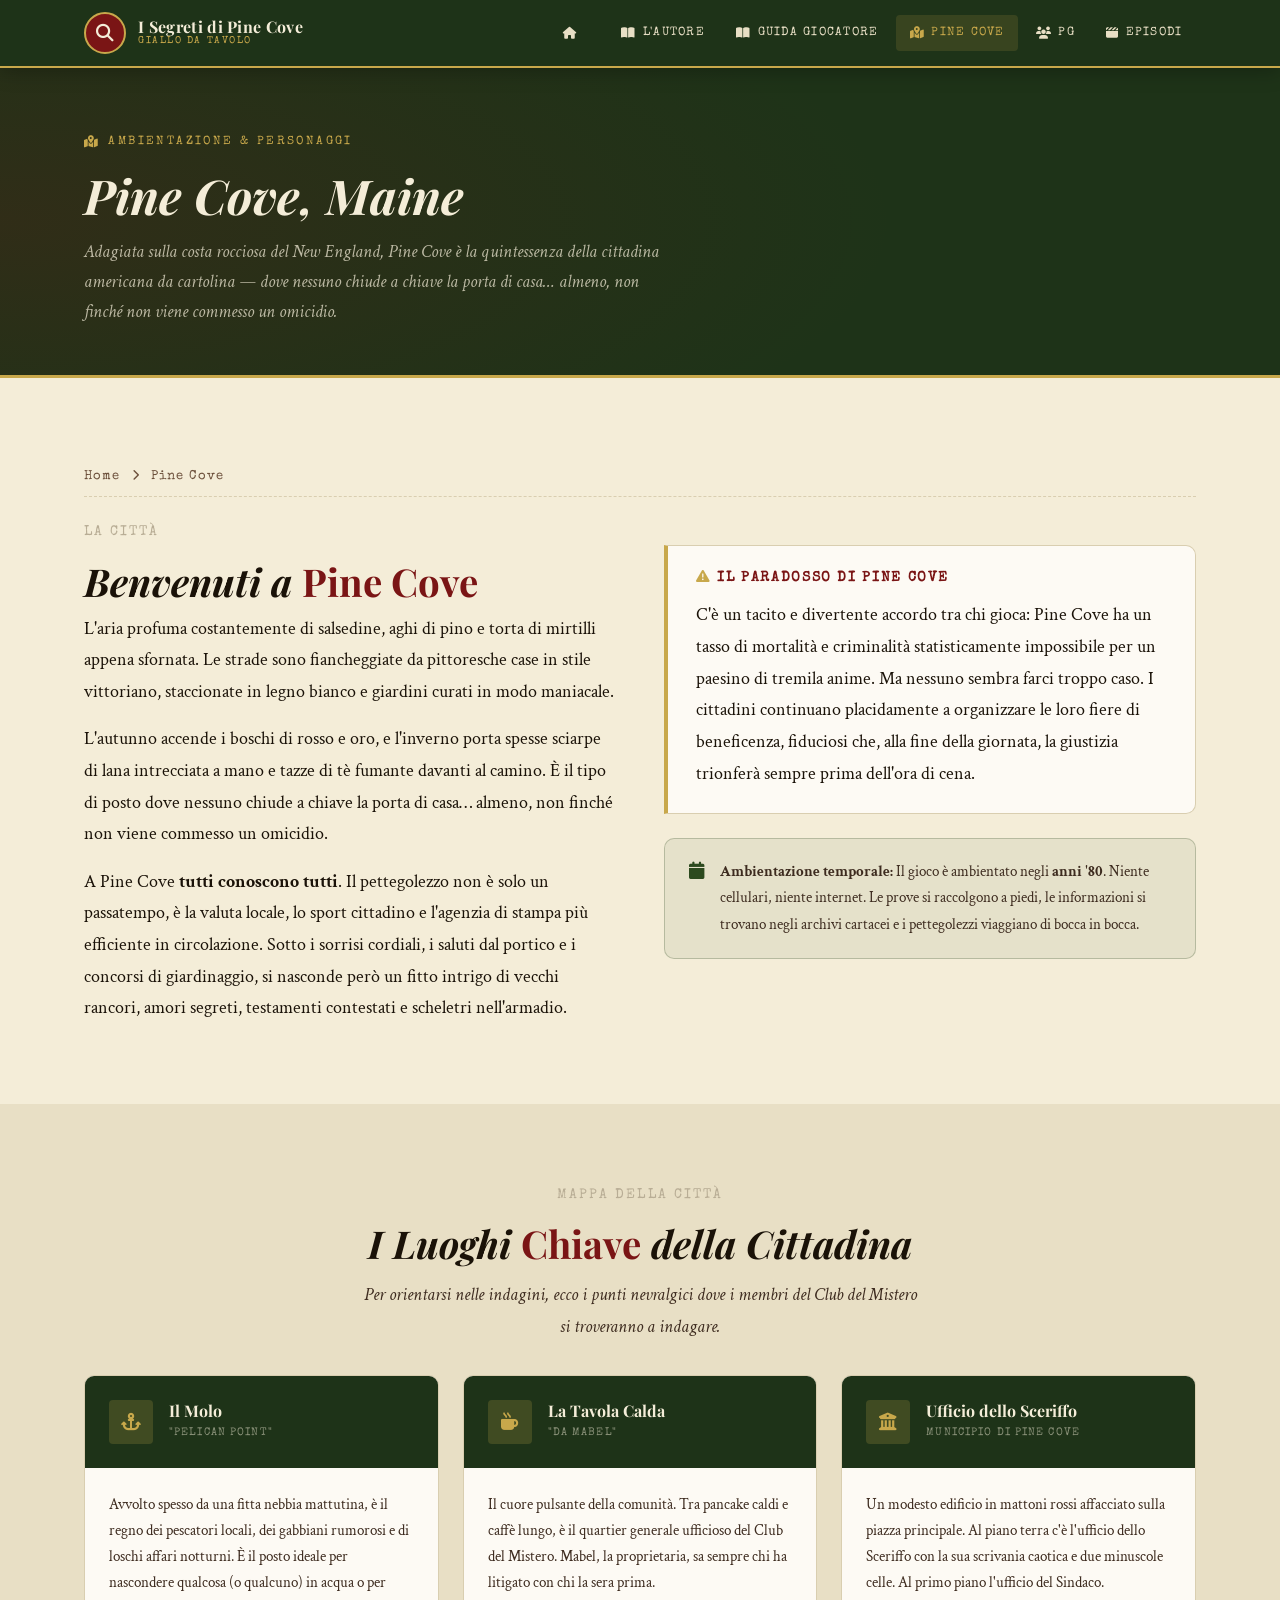
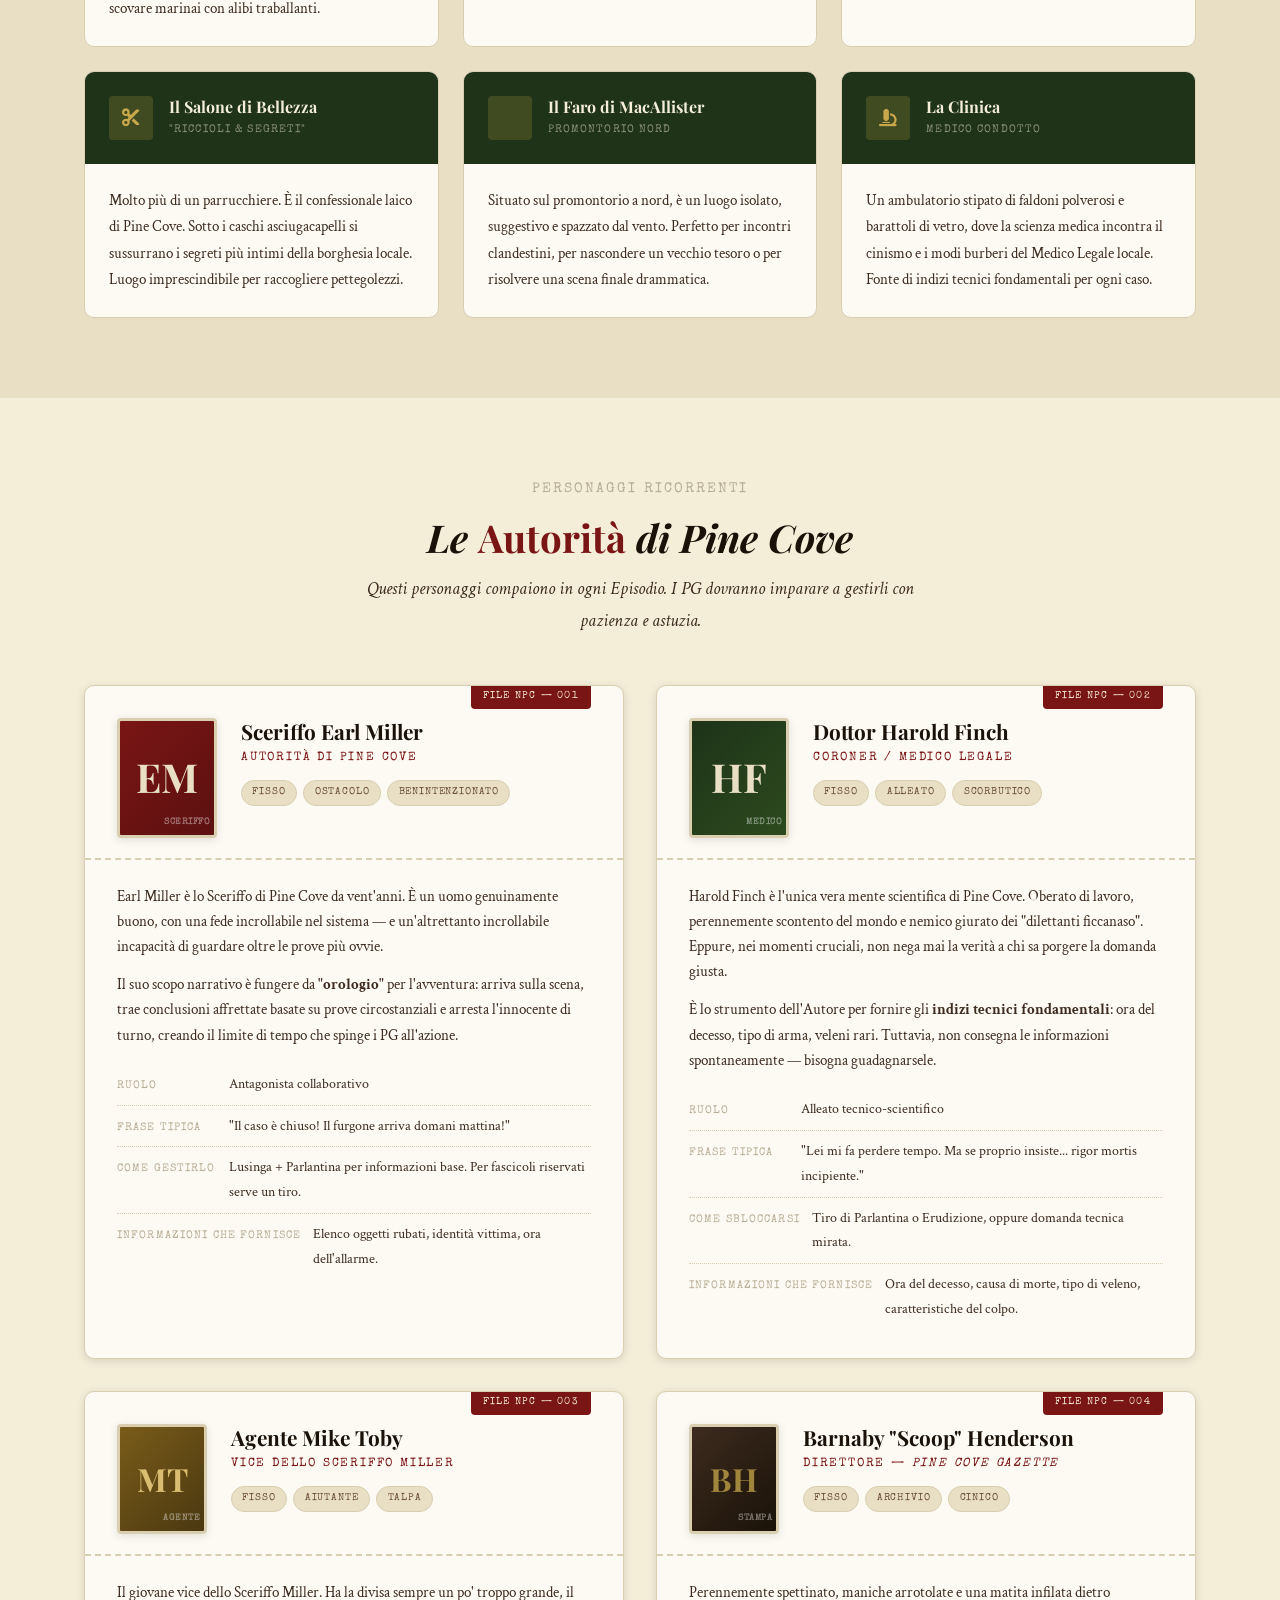
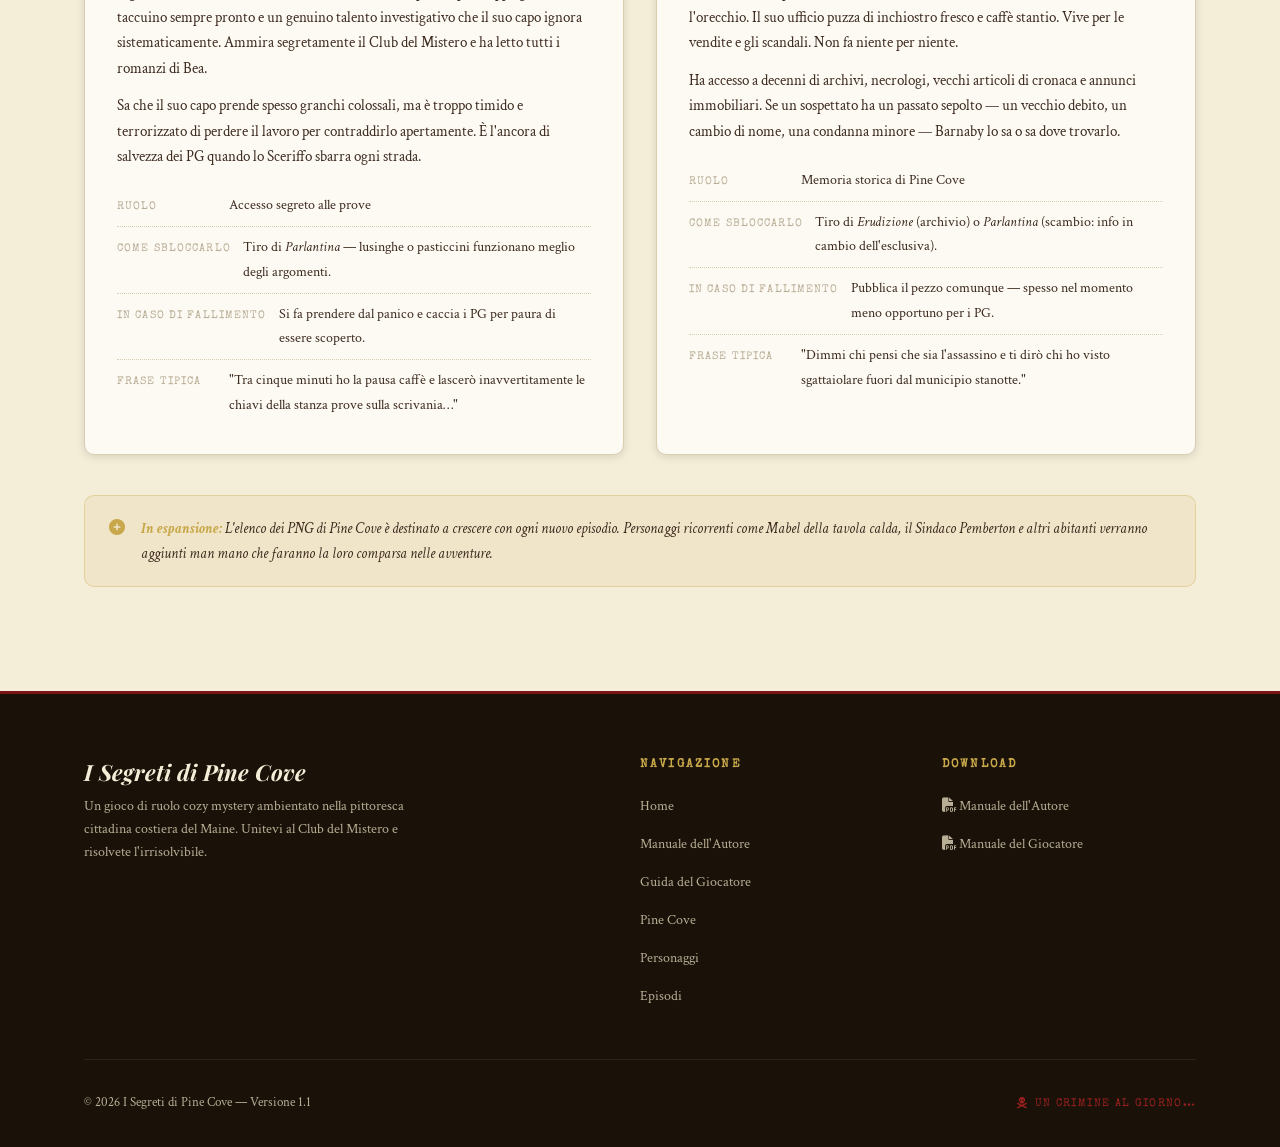
==== ambientazione.html @ 3b31c8be "Update ambientazione.html" ====
<!DOCTYPE html>
<html lang="it">
<head>
  <meta charset="UTF-8">
  <meta name="viewport" content="width=device-width, initial-scale=1.0">
  <title>Pine Cove — Ambientazione e Personaggi | I Segreti di Pine Cove</title>
  <meta name="description" content="Scopri Pine Cove, Maine: i suoi luoghi iconici, l'atmosfera unica e i personaggi ricorrenti che animano ogni episodio.">
  <link rel="stylesheet" href="css/stylesheet.css">
  <link rel="stylesheet" href="https://cdnjs.cloudflare.com/ajax/libs/font-awesome/6.5.1/css/all.min.css"
        integrity="sha512-DTOQO9RWCH3ppGqcWaEA1BIZOC6xxalwEsw9c2QQeAIftl+Vegovlnee1c9QX4TctnWMn13TZye+giMm8e2LwA=="
        crossorigin="anonymous" referrerpolicy="no-referrer" />
</head>
<body class="page-body">
  <header id="main-nav"></header>

  <!-- PAGE HERO -->
  <div class="page-hero">
    <div class="container">
      <div class="page-hero-eyebrow"><i class="fa-solid fa-map-location-dot"></i> Ambientazione & Personaggi</div>
      <h1><em>Pine Cove</em>, Maine</h1>
      <p>Adagiata sulla costa rocciosa del New England, Pine Cove è la quintessenza della cittadina americana da cartolina — dove nessuno chiude a chiave la porta di casa… almeno, non finché non viene commesso un omicidio.</p>
    </div>
  </div>

  <!-- DESCRIZIONE AMBIENTAZIONE -->
  <section class="section-gap" style="background:var(--cream);">
    <div class="container">
      <div class="breadcrumb">
        <a href="index.html">Home</a>
        <i class="fa-solid fa-chevron-right"></i>
        Pine Cove
      </div>

      <div style="display:grid;grid-template-columns:1fr 1fr;gap:3rem;align-items:start" class="about-grid">
        <div>
          <span class="section-subtitle">La Città</span>
          <h2 class="section-title">Benvenuti a <span>Pine Cove</span></h2>
          <p>
            L'aria profuma costantemente di salsedine, aghi di pino e torta di mirtilli appena sfornata. Le strade sono fiancheggiate da pittoresche case in stile vittoriano, staccionate in legno bianco e giardini curati in modo maniacale.
          </p>
          <p>
            L'autunno accende i boschi di rosso e oro, e l'inverno porta spesse sciarpe di lana intrecciata a mano e tazze di tè fumante davanti al camino. È il tipo di posto dove nessuno chiude a chiave la porta di casa… almeno, non finché non viene commesso un omicidio.
          </p>
          <p>
            A Pine Cove <strong>tutti conoscono tutti</strong>. Il pettegolezzo non è solo un passatempo, è la valuta locale, lo sport cittadino e l'agenzia di stampa più efficiente in circolazione. Sotto i sorrisi cordiali, i saluti dal portico e i concorsi di giardinaggio, si nasconde però un fitto intrigo di vecchi rancori, amori segreti, testamenti contestati e scheletri nell'armadio.
          </p>
        </div>
        <div>
          <div class="rule-box" style="border-left-color:var(--gold)">
            <h4><i class="fa-solid fa-triangle-exclamation" style="color:var(--gold)"></i> Il Paradosso di Pine Cove</h4>
            <p>C'è un tacito e divertente accordo tra chi gioca: Pine Cove ha un tasso di mortalità e criminalità statisticamente impossibile per un paesino di tremila anime. Ma nessuno sembra farci troppo caso. I cittadini continuano placidamente a organizzare le loro fiere di beneficenza, fiduciosi che, alla fine della giornata, la giustizia trionferà sempre prima dell'ora di cena.</p>
          </div>
          <div class="tip-box" style="margin-top:1rem">
            <i class="fa-solid fa-calendar"></i>
            <p><strong>Ambientazione temporale:</strong> Il gioco è ambientato negli <strong>anni '80</strong>. Niente cellulari, niente internet. Le prove si raccolgono a piedi, le informazioni si trovano negli archivi cartacei e i pettegolezzi viaggiano di bocca in bocca.</p>
          </div>
        </div>
      </div>
    </div>
  </section>

  <!-- LUOGHI -->
  <section class="section-gap" style="background:var(--cream-dark);">
    <div class="container">
      <div class="text-center" style="margin-bottom:.5rem">
        <span class="section-subtitle">Mappa della Città</span>
        <h2 class="section-title">I Luoghi <span>Chiave</span> della Cittadina</h2>
        <p style="max-width:560px;margin:.75rem auto 0;color:var(--ink-mid);font-style:italic;">Per orientarsi nelle indagini, ecco i punti nevralgici dove i membri del Club del Mistero si troveranno a indagare.</p>
      </div>
      <div class="locations-grid">

        <div class="location-card">
          <div class="location-card-header">
            <i class="fa-solid fa-anchor"></i>
            <div>
              <h3>Il Molo</h3>
              <span>"Pelican Point"</span>
            </div>
          </div>
          <div class="location-card-body">
            <p>Avvolto spesso da una fitta nebbia mattutina, è il regno dei pescatori locali, dei gabbiani rumorosi e di loschi affari notturni. È il posto ideale per nascondere qualcosa (o qualcuno) in acqua o per scovare marinai con alibi traballanti.</p>
          </div>
        </div>

        <div class="location-card">
          <div class="location-card-header">
            <i class="fa-solid fa-mug-hot"></i>
            <div>
              <h3>La Tavola Calda</h3>
              <span>"Da Mabel"</span>
            </div>
          </div>
          <div class="location-card-body">
            <p>Il cuore pulsante della comunità. Tra pancake caldi e caffè lungo, è il quartier generale ufficioso del Club del Mistero. Mabel, la proprietaria, sa sempre chi ha litigato con chi la sera prima.</p>
          </div>
        </div>

        <div class="location-card">
          <div class="location-card-header">
            <i class="fa-solid fa-building-columns"></i>
            <div>
              <h3>Ufficio dello Sceriffo</h3>
              <span>Municipio di Pine Cove</span>
            </div>
          </div>
          <div class="location-card-body">
            <p>Un modesto edificio in mattoni rossi affacciato sulla piazza principale. Al piano terra c'è l'ufficio dello Sceriffo con la sua scrivania caotica e due minuscole celle. Al primo piano l'ufficio del Sindaco.</p>
          </div>
        </div>

        <div class="location-card">
          <div class="location-card-header">
            <i class="fa-solid fa-scissors"></i>
            <div>
              <h3>Il Salone di Bellezza</h3>
              <span>"Riccioli &amp; Segreti"</span>
            </div>
          </div>
          <div class="location-card-body">
            <p>Molto più di un parrucchiere. È il confessionale laico di Pine Cove. Sotto i caschi asciugacapelli si sussurrano i segreti più intimi della borghesia locale. Luogo imprescindibile per raccogliere pettegolezzi.</p>
          </div>
        </div>

        <div class="location-card">
          <div class="location-card-header">
            <i class="fa-solid fa-lighthouse"></i>
            <div>
              <h3>Il Faro di MacAllister</h3>
              <span>Promontorio Nord</span>
            </div>
          </div>
          <div class="location-card-body">
            <p>Situato sul promontorio a nord, è un luogo isolato, suggestivo e spazzato dal vento. Perfetto per incontri clandestini, per nascondere un vecchio tesoro o per risolvere una scena finale drammatica.</p>
          </div>
        </div>

        <div class="location-card">
          <div class="location-card-header">
            <i class="fa-solid fa-microscope"></i>
            <div>
              <h3>La Clinica</h3>
              <span>Medico Condotto</span>
            </div>
          </div>
          <div class="location-card-body">
            <p>Un ambulatorio stipato di faldoni polverosi e barattoli di vetro, dove la scienza medica incontra il cinismo e i modi burberi del Medico Legale locale. Fonte di indizi tecnici fondamentali per ogni caso.</p>
          </div>
        </div>

      </div>
    </div>
  </section>

  <!-- NPC RICORRENTI -->
  <section class="section-gap" style="background:var(--cream);">
    <div class="container">
      <div class="text-center" style="margin-bottom:.5rem">
        <span class="section-subtitle">Personaggi Ricorrenti</span>
        <h2 class="section-title">Le <span>Autorità</span> di Pine Cove</h2>
        <p style="max-width:560px;margin:.75rem auto 0;color:var(--ink-mid);font-style:italic;">Questi personaggi compaiono in ogni Episodio. I PG dovranno imparare a gestirli con pazienza e astuzia.</p>
      </div>

      <div class="archive-grid" style="margin-top:3rem">

        <!-- SCERIFFO -->
        <div class="archive-card" data-file="FILE NPC — 001">
          <div class="archive-card-top">
            <div class="archive-portrait blood-bg">
              EM
              <span class="portrait-stamp">SCERIFFO</span>
            </div>
            <div class="archive-meta">
              <h3>Sceriffo Earl Miller</h3>
              <div class="archive-role">Autorità di Pine Cove</div>
              <div class="archive-tags">
                <span class="tag">Fisso</span>
                <span class="tag">Ostacolo</span>
                <span class="tag">Benintenzionato</span>
              </div>
            </div>
          </div>
          <div class="archive-card-body">
            <p>Earl Miller è lo Sceriffo di Pine Cove da vent'anni. È un uomo genuinamente buono, con una fede incrollabile nel sistema — e un'altrettanto incrollabile incapacità di guardare oltre le prove più ovvie.</p>
            <p>Il suo scopo narrativo è fungere da <strong>"orologio"</strong> per l'avventura: arriva sulla scena, trae conclusioni affrettate basate su prove circostanziali e arresta l'innocente di turno, creando il limite di tempo che spinge i PG all'azione.</p>
            <div class="detail-rows">
              <div class="detail-row">
                <span class="detail-label">Ruolo</span>
                <span class="detail-val">Antagonista collaborativo</span>
              </div>
              <div class="detail-row">
                <span class="detail-label">Frase tipica</span>
                <span class="detail-val">"Il caso è chiuso! Il furgone arriva domani mattina!"</span>
              </div>
              <div class="detail-row">
                <span class="detail-label">Come gestirlo</span>
                <span class="detail-val">Lusinga + Parlantina per informazioni base. Per fascicoli riservati serve un tiro.</span>
              </div>
              <div class="detail-row">
                <span class="detail-label">Informazioni che fornisce</span>
                <span class="detail-val">Elenco oggetti rubati, identità vittima, ora dell'allarme.</span>
              </div>
            </div>
          </div>
        </div>

        <!-- CORONER -->
        <div class="archive-card" data-file="FILE NPC — 002">
          <div class="archive-card-top">
            <div class="archive-portrait pine-bg">
              HF
              <span class="portrait-stamp">MEDICO</span>
            </div>
            <div class="archive-meta">
              <h3>Dottor Harold Finch</h3>
              <div class="archive-role">Coroner / Medico Legale</div>
              <div class="archive-tags">
                <span class="tag">Fisso</span>
                <span class="tag">Alleato</span>
                <span class="tag">Scorbutico</span>
              </div>
            </div>
          </div>
          <div class="archive-card-body">
            <p>Harold Finch è l'unica vera mente scientifica di Pine Cove. Oberato di lavoro, perennemente scontento del mondo e nemico giurato dei "dilettanti ficcanaso". Eppure, nei momenti cruciali, non nega mai la verità a chi sa porgere la domanda giusta.</p>
            <p>È lo strumento dell'Autore per fornire gli <strong>indizi tecnici fondamentali</strong>: ora del decesso, tipo di arma, veleni rari. Tuttavia, non consegna le informazioni spontaneamente — bisogna guadagnarsele.</p>
            <div class="detail-rows">
              <div class="detail-row">
                <span class="detail-label">Ruolo</span>
                <span class="detail-val">Alleato tecnico-scientifico</span>
              </div>
              <div class="detail-row">
                <span class="detail-label">Frase tipica</span>
                <span class="detail-val">"Lei mi fa perdere tempo. Ma se proprio insiste... rigor mortis incipiente."</span>
              </div>
              <div class="detail-row">
                <span class="detail-label">Come sbloccarsi</span>
                <span class="detail-val">Tiro di Parlantina o Erudizione, oppure domanda tecnica mirata.</span>
              </div>
              <div class="detail-row">
                <span class="detail-label">Informazioni che fornisce</span>
                <span class="detail-val">Ora del decesso, causa di morte, tipo di veleno, caratteristiche del colpo.</span>
              </div>
            </div>
          </div>
        </div>

        <!-- AGENTE TOBY -->
        <div class="archive-card" data-file="FILE NPC — 003">
          <div class="archive-card-top">
            <div class="archive-portrait gold-bg" style="width:90px;height:110px;font-size:2rem">
              MT
              <span class="portrait-stamp">AGENTE</span>
            </div>
            <div class="archive-meta">
              <h3>Agente Mike Toby</h3>
              <div class="archive-role">Vice dello Sceriffo Miller</div>
              <div class="archive-tags">
                <span class="tag">Fisso</span>
                <span class="tag">Aiutante</span>
                <span class="tag">Talpa</span>
              </div>
            </div>
          </div>
          <div class="archive-card-body">
            <p>Il giovane vice dello Sceriffo Miller. Ha la divisa sempre un po' troppo grande, il taccuino sempre pronto e un genuino talento investigativo che il suo capo ignora sistematicamente. Ammira segretamente il Club del Mistero e ha letto tutti i romanzi di Bea.</p>
            <p>Sa che il suo capo prende spesso granchi colossali, ma è troppo timido e terrorizzato di perdere il lavoro per contraddirlo apertamente. È l'ancora di salvezza dei PG quando lo Sceriffo sbarra ogni strada.</p>
            <div class="detail-rows">
              <div class="detail-row">
                <span class="detail-label">Ruolo</span>
                <span class="detail-val">Accesso segreto alle prove</span>
              </div>
              <div class="detail-row">
                <span class="detail-label">Come sbloccarlo</span>
                <span class="detail-val">Tiro di <em>Parlantina</em> — lusinghe o pasticcini funzionano meglio degli argomenti.</span>
              </div>
              <div class="detail-row">
                <span class="detail-label">In caso di fallimento</span>
                <span class="detail-val">Si fa prendere dal panico e caccia i PG per paura di essere scoperto.</span>
              </div>
              <div class="detail-row">
                <span class="detail-label">Frase tipica</span>
                <span class="detail-val">"Tra cinque minuti ho la pausa caffè e lascerò inavvertitamente le chiavi della stanza prove sulla scrivania…"</span>
              </div>
            </div>
          </div>
        </div>

        <!-- BARNABY "SCOOP" HENDERSON -->
        <div class="archive-card" data-file="FILE NPC — 004">
          <div class="archive-card-top">
            <div class="archive-portrait" style="width:90px;height:110px;font-size:2rem;background:linear-gradient(135deg,#3D2B1F,#1A1208);color:rgba(200,168,75,.75)">
              BH
              <span class="portrait-stamp">STAMPA</span>
            </div>
            <div class="archive-meta">
              <h3>Barnaby "Scoop" Henderson</h3>
              <div class="archive-role">Direttore — <em>Pine Cove Gazette</em></div>
              <div class="archive-tags">
                <span class="tag">Fisso</span>
                <span class="tag">Archivio</span>
                <span class="tag">Cinico</span>
              </div>
            </div>
          </div>
          <div class="archive-card-body">
            <p>Perennemente spettinato, maniche arrotolate e una matita infilata dietro l'orecchio. Il suo ufficio puzza di inchiostro fresco e caffè stantio. Vive per le vendite e gli scandali. Non fa niente per niente.</p>
            <p>Ha accesso a decenni di archivi, necrologi, vecchi articoli di cronaca e annunci immobiliari. Se un sospettato ha un passato sepolto — un vecchio debito, un cambio di nome, una condanna minore — Barnaby lo sa o sa dove trovarlo.</p>
            <div class="detail-rows">
              <div class="detail-row">
                <span class="detail-label">Ruolo</span>
                <span class="detail-val">Memoria storica di Pine Cove</span>
              </div>
              <div class="detail-row">
                <span class="detail-label">Come sbloccarlo</span>
                <span class="detail-val">Tiro di <em>Erudizione</em> (archivio) o <em>Parlantina</em> (scambio: info in cambio dell'esclusiva).</span>
              </div>
              <div class="detail-row">
                <span class="detail-label">In caso di fallimento</span>
                <span class="detail-val">Pubblica il pezzo comunque — spesso nel momento meno opportuno per i PG.</span>
              </div>
              <div class="detail-row">
                <span class="detail-label">Frase tipica</span>
                <span class="detail-val">"Dimmi chi pensi che sia l'assassino e ti dirò chi ho visto sgattaiolare fuori dal municipio stanotte."</span>
              </div>
            </div>
          </div>
        </div>

      </div> <!-- chiusura NPS /.archive-grid -->

      <div class="nota-autore" style="margin-top:2.5rem">
        <i class="fa-solid fa-plus-circle"></i>
        <p><strong>In espansione:</strong> L'elenco dei PNG di Pine Cove è destinato a crescere con ogni nuovo episodio. Personaggi ricorrenti come <em>Mabel della tavola calda</em>, il <em>Sindaco Pemberton</em> e altri abitanti verranno aggiunti man mano che faranno la loro comparsa nelle avventure.</p>
      </div>
    </div>
  </section>

  <!-- FOOTER -->
  <footer id="main-footer"></footer>

  <script src="js/menu.js"></script>
  <script src="js/footer.js"></script>
</body>
</html>
---- css/stylesheet.css ----
/* ============================================================
   I SEGRETI DI PINE COVE — Main Stylesheet
   ============================================================ */

@import url('https://fonts.googleapis.com/css2?family=Playfair+Display:ital,wght@0,400;0,600;0,700;0,900;1,400;1,700&family=Crimson+Text:ital,wght@0,400;0,600;1,400;1,600&family=Special+Elite&display=swap');

/* --- CSS Variables ---------------------------------------- */
:root {
  --cream:        #F4EDD8;
  --cream-dark:   #E8DFC5;
  --cream-deeper: #D9CEB0;
  --ink:          #1A1208;
  --ink-mid:      #3D2B1F;
  --ink-light:    #6B4F3A;
  --pine:         #1E3318;
  --pine-mid:     #2C4A1E;
  --pine-light:   #3D6629;
  --blood:        #7A1515;
  --blood-light:  #9B2020;
  --gold:         #C8A84B;
  --gold-light:   #D9BE72;
  --mist:         #B8AD95;
  --white:        #FDFAF4;

  --font-display: 'Playfair Display', Georgia, serif;
  --font-body:    'Crimson Text', Georgia, serif;
  --font-accent:  'Special Elite', 'Courier New', monospace;

  --nav-h:        68px;
  --max-w:        1160px;
  --gap:          2rem;
  --radius:       4px;
  --radius-lg:    10px;
  --shadow-sm:    0 2px 8px rgba(26,18,8,.12);
  --shadow-md:    0 6px 24px rgba(26,18,8,.18);
  --shadow-lg:    0 12px 40px rgba(26,18,8,.22);
  --border:       1px solid var(--cream-deeper);
  --border-aged:  1px solid var(--mist);
  --transition:   .28s cubic-bezier(.4,0,.2,1);
}

/* --- Reset & Base ----------------------------------------- */
*, *::before, *::after { box-sizing: border-box; margin: 0; padding: 0; }

html { scroll-behavior: smooth; font-size: 16px; }

body {
  background: var(--cream);
  color: var(--ink);
  font-family: var(--font-body);
  font-size: 1.15rem;
  line-height: 1.72;
  min-height: 100vh;
  /* Subtle paper texture via CSS */
  background-image:
    url("data:image/svg+xml,%3Csvg width='200' height='200' xmlns='http://www.w3.org/2000/svg'%3E%3Cfilter id='noise'%3E%3CfeTurbulence type='fractalNoise' baseFrequency='0.65' numOctaves='3' stitchTiles='stitch'/%3E%3CfeColorMatrix type='saturate' values='0'/%3E%3C/filter%3E%3Crect width='200' height='200' filter='url(%23noise)' opacity='0.03'/%3E%3C/svg%3E");
}

img { max-width: 100%; display: block; }
a { color: var(--pine-mid); text-decoration: none; transition: color var(--transition); }
a:hover { color: var(--blood); }

h1, h2, h3, h4, h5 {
  font-family: var(--font-display);
  line-height: 1.25;
  color: var(--ink);
}

ul { list-style: none; }
p + p { margin-top: .85em; }

/* --- Utility Classes -------------------------------------- */
.container { max-width: var(--max-w); margin: 0 auto; padding: 0 1.5rem; }
.section-gap { padding: 5rem 0; }
.section-gap-sm { padding: 3rem 0; }
.text-center { text-align: center; }
.accent-font { font-family: var(--font-accent); }
.blood { color: var(--blood); }
.pine { color: var(--pine-mid); }
.gold { color: var(--gold); }

/* Decorative divider */
.divider {
  display: flex;
  align-items: center;
  gap: 1rem;
  margin: 2.5rem 0;
  color: var(--mist);
  font-family: var(--font-accent);
  font-size: .85rem;
  letter-spacing: .1em;
}
.divider::before, .divider::after {
  content: '';
  flex: 1;
  height: 1px;
  background: linear-gradient(to right, transparent, var(--cream-deeper), transparent);
}

/* Section heading */
.section-title {
  font-size: clamp(1.8rem, 3vw, 2.5rem);
  font-style: italic;
  color: var(--ink);
  margin-bottom: .5rem;
}
.section-title span { color: var(--blood); font-style: normal; }
.section-subtitle {
  font-family: var(--font-accent);
  font-size: .85rem;
  letter-spacing: .15em;
  text-transform: uppercase;
  color: var(--mist);
  margin-bottom: .75rem;
  display: block;
}

/* Breadcrumb */
.breadcrumb {
  font-family: var(--font-accent);
  font-size: .8rem;
  color: var(--ink-light);
  letter-spacing: .08em;
  margin-bottom: 1.5rem;
  padding: .5rem 0;
  border-bottom: 1px dashed var(--cream-deeper);
}
.breadcrumb a { color: var(--ink-light); }
.breadcrumb a:hover { color: var(--blood); }
.breadcrumb i { font-size: .7rem; margin: 0 .4rem; }

/* ============================================================
   NAVIGATION
   ============================================================ */
#main-nav {
  position: fixed;
  top: 0; left: 0; right: 0;
  height: var(--nav-h);
  background: var(--pine);
  z-index: 1000;
  box-shadow: 0 2px 20px rgba(0,0,0,.3);
  border-bottom: 2px solid var(--gold);
}

.nav-inner {
  max-width: var(--max-w);
  margin: 0 auto;
  padding: 0 1.5rem;
  height: 100%;
  display: flex;
  align-items: center;
  justify-content: space-between;
}

.nav-brand {
  display: flex;
  align-items: center;
  gap: .75rem;
  text-decoration: none;
}
.nav-brand-icon {
  width: 42px; height: 42px;
  background: var(--blood);
  border-radius: 50%;
  display: flex;
  align-items: center;
  justify-content: center;
  color: var(--cream);
  font-size: 1.1rem;
  flex-shrink: 0;
  border: 2px solid var(--gold);
}
.nav-brand-text {
  display: flex;
  flex-direction: column;
  line-height: 1.1;
}
.nav-brand-title {
  font-family: var(--font-display);
  font-size: 1rem;
  font-weight: 700;
  color: var(--cream);
  letter-spacing: .02em;
}
.nav-brand-sub {
  font-family: var(--font-accent);
  font-size: .65rem;
  color: var(--gold);
  letter-spacing: .15em;
  text-transform: uppercase;
}

.nav-links {
  display: flex;
  align-items: center;
  gap: .25rem;
}
.nav-links a {
  display: flex;
  align-items: center;
  gap: .4rem;
  padding: .45rem .85rem;
  color: var(--cream-dark);
  font-family: var(--font-accent);
  font-size: .78rem;
  letter-spacing: .1em;
  text-transform: uppercase;
  border-radius: var(--radius);
  transition: background var(--transition), color var(--transition);
  white-space: nowrap;
  text-decoration: none;
}
.nav-links a:hover,
.nav-links a.active {
  background: rgba(200,168,75,.15);
  color: var(--gold);
}
.nav-links a i { font-size: .75rem; }

.nav-hamburger {
  display: none;
  flex-direction: column;
  gap: 5px;
  cursor: pointer;
  background: none;
  border: none;
  padding: .5rem;
  color: var(--cream);
  font-size: 1.3rem;
}

/* Mobile nav */
@media (max-width: 900px) {
  .nav-hamburger { display: flex; }
  .nav-links {
    display: none;
    position: absolute;
    top: var(--nav-h);
    left: 0; right: 0;
    background: var(--pine);
    flex-direction: column;
    align-items: stretch;
    padding: 1rem;
    gap: .25rem;
    border-top: 1px solid rgba(200,168,75,.3);
    box-shadow: 0 8px 24px rgba(0,0,0,.25);
  }
  .nav-links.open { display: flex; }
  .nav-links a {
    padding: .75rem 1rem;
    font-size: .85rem;
  }
}

/* Page offset for fixed nav */
.page-body { padding-top: var(--nav-h); }

/* ============================================================
   HERO
   ============================================================ */
.hero {
  position: relative;
  min-height: 92vh;
  display: flex;
  align-items: center;
  overflow: hidden;
  background: var(--pine);
}

.hero-bg {
  position: absolute;
  inset: 0;
  background:
    radial-gradient(ellipse 80% 60% at 60% 40%, rgba(44,74,30,.7) 0%, transparent 65%),
    radial-gradient(ellipse 60% 80% at 10% 90%, rgba(122,21,21,.25) 0%, transparent 55%),
    radial-gradient(ellipse 100% 100% at 50% 50%, var(--pine) 30%, #0d1a09 100%);
}

/* Fog/mist lines overlay */
.hero-bg::after {
  content: '';
  position: absolute;
  inset: 0;
  background: repeating-linear-gradient(
    180deg,
    transparent 0px,
    transparent 40px,
    rgba(255,255,255,.012) 41px,
    transparent 42px
  );
}

.hero-decor {
  position: absolute;
  right: 5%;
  top: 50%;
  transform: translateY(-50%);
  width: 340px;
  height: 340px;
  opacity: .06;
  font-size: 20rem;
  color: var(--cream);
  display: flex;
  align-items: center;
  justify-content: center;
  pointer-events: none;
}

.hero-content {
  position: relative;
  z-index: 2;
  max-width: var(--max-w);
  margin: 0 auto;
  padding: 6rem 1.5rem 4rem;
}

.hero-eyebrow {
  font-family: var(--font-accent);
  font-size: .8rem;
  letter-spacing: .25em;
  text-transform: uppercase;
  color: var(--gold);
  margin-bottom: 1.25rem;
  display: flex;
  align-items: center;
  gap: .75rem;
}
.hero-eyebrow::after {
  content: '';
  display: block;
  width: 60px;
  height: 1px;
  background: var(--gold);
  opacity: .5;
}

.hero-title {
  font-size: clamp(2.8rem, 7vw, 5.5rem);
  font-weight: 900;
  color: var(--cream);
  line-height: 1.05;
  margin-bottom: .75rem;
}
.hero-title em {
  font-style: italic;
  color: var(--gold-light);
}

.hero-subtitle {
  font-size: clamp(1rem, 2vw, 1.3rem);
  color: rgba(244,237,216,.7);
  font-family: var(--font-body);
  font-style: italic;
  max-width: 520px;
  margin-bottom: 2.5rem;
  line-height: 1.6;
}

.hero-location {
  font-family: var(--font-accent);
  font-size: .85rem;
  color: var(--gold);
  letter-spacing: .15em;
  margin-bottom: 3rem;
  display: flex;
  align-items: center;
  gap: .5rem;
}

.hero-cta {
  display: flex;
  gap: 1rem;
  flex-wrap: wrap;
}

/* ============================================================
   BUTTONS
   ============================================================ */
.btn {
  display: inline-flex;
  align-items: center;
  gap: .5rem;
  padding: .75rem 1.75rem;
  border-radius: var(--radius);
  font-family: var(--font-accent);
  font-size: .85rem;
  letter-spacing: .1em;
  text-transform: uppercase;
  transition: all var(--transition);
  cursor: pointer;
  border: none;
  text-decoration: none;
}

.btn-primary {
  background: var(--blood);
  color: var(--cream);
  border: 2px solid var(--blood);
}
.btn-primary:hover {
  background: var(--blood-light);
  border-color: var(--blood-light);
  color: var(--cream);
  transform: translateY(-2px);
  box-shadow: 0 6px 20px rgba(122,21,21,.35);
}

.btn-outline {
  background: transparent;
  color: var(--cream);
  border: 2px solid rgba(244,237,216,.4);
}
.btn-outline:hover {
  border-color: var(--gold);
  color: var(--gold);
  transform: translateY(-2px);
}

.btn-pine {
  background: var(--pine);
  color: var(--cream);
  border: 2px solid var(--pine);
}
.btn-pine:hover {
  background: var(--pine-mid);
  color: var(--cream);
  transform: translateY(-2px);
  box-shadow: var(--shadow-md);
}

.btn-download {
  background: var(--gold);
  color: var(--ink);
  border: 2px solid var(--gold);
  font-weight: 700;
}
.btn-download:hover {
  background: var(--gold-light);
  color: var(--ink);
  transform: translateY(-2px);
  box-shadow: 0 6px 20px rgba(200,168,75,.4);
}

/* ============================================================
   PAGE HERO (inner pages)
   ============================================================ */
.page-hero {
  background: var(--pine);
  padding: 4rem 0 3rem;
  position: relative;
  overflow: hidden;
  border-bottom: 3px solid var(--gold);
}
.page-hero::before {
  content: '';
  position: absolute;
  inset: 0;
  background: radial-gradient(ellipse 70% 100% at 0% 50%, rgba(122,21,21,.2), transparent);
}
.page-hero .container { position: relative; z-index: 1; }
.page-hero-eyebrow {
  font-family: var(--font-accent);
  font-size: .75rem;
  letter-spacing: .2em;
  text-transform: uppercase;
  color: var(--gold);
  margin-bottom: .75rem;
  display: flex;
  align-items: center;
  gap: .5rem;
}
.page-hero h1 {
  font-size: clamp(1.9rem, 4vw, 3rem);
  color: var(--cream);
  margin-bottom: .75rem;
  font-style: italic;
}
.page-hero p {
  color: rgba(244,237,216,.72);
  font-size: 1.1rem;
  max-width: 580px;
  font-style: italic;
}
.page-hero-actions {
  margin-top: 1.75rem;
  display: flex;
  gap: 1rem;
  flex-wrap: wrap;
}

/* ============================================================
   HOMEPAGE SECTIONS
   ============================================================ */

/* About strip */
.about-strip {
  background: var(--white);
  padding: 4rem 0;
  border-bottom: var(--border);
}
.about-grid {
  display: grid;
  grid-template-columns: 1fr 1fr;
  gap: 4rem;
  align-items: center;
}
.about-text h2 {
  font-size: clamp(1.6rem, 3vw, 2.2rem);
  margin-bottom: 1rem;
  font-style: italic;
}
.about-text p { color: var(--ink-mid); margin-bottom: 1rem; }
.about-stamp {
  text-align: center;
}
.stamp-circle {
  width: 220px;
  height: 220px;
  border: 3px solid var(--blood);
  border-radius: 50%;
  display: flex;
  flex-direction: column;
  align-items: center;
  justify-content: center;
  margin: 0 auto;
  position: relative;
  background: var(--cream-dark);
  box-shadow: 0 0 0 8px var(--cream), 0 0 0 10px var(--mist);
}
.stamp-circle::before {
  content: '';
  position: absolute;
  inset: 8px;
  border: 1px dashed var(--blood);
  border-radius: 50%;
  opacity: .4;
}
.stamp-circle .stamp-num {
  font-family: var(--font-display);
  font-size: 3rem;
  font-weight: 900;
  color: var(--blood);
  line-height: 1;
}
.stamp-circle .stamp-label {
  font-family: var(--font-accent);
  font-size: .7rem;
  letter-spacing: .15em;
  text-transform: uppercase;
  color: var(--ink-light);
  margin-top: .25rem;
}

/* Features grid */
.features-grid {
  display: grid;
  grid-template-columns: repeat(auto-fit, minmax(240px, 1fr));
  gap: 1.5rem;
  margin-top: 3rem;
}
.feature-card {
  background: var(--white);
  border: var(--border);
  border-radius: var(--radius-lg);
  padding: 2rem 1.75rem;
  position: relative;
  transition: transform var(--transition), box-shadow var(--transition);
}
.feature-card:hover {
  transform: translateY(-4px);
  box-shadow: var(--shadow-md);
}
.feature-card::before {
  content: '';
  position: absolute;
  top: 0; left: 0; right: 0;
  height: 3px;
  background: var(--blood);
  border-radius: var(--radius-lg) var(--radius-lg) 0 0;
}
.feature-icon {
  width: 48px; height: 48px;
  background: var(--pine);
  border-radius: var(--radius);
  display: flex;
  align-items: center;
  justify-content: center;
  color: var(--gold);
  font-size: 1.15rem;
  margin-bottom: 1.25rem;
}
.feature-card h3 {
  font-size: 1.1rem;
  margin-bottom: .5rem;
}
.feature-card p { font-size: .95rem; color: var(--ink-mid); }

/* Sections hub */
.hub-grid {
  display: grid;
  grid-template-columns: repeat(auto-fit, minmax(260px, 1fr));
  gap: 1.5rem;
  margin-top: 2.5rem;
}
.hub-card {
  background: var(--pine);
  border-radius: var(--radius-lg);
  padding: 2.5rem 2rem;
  color: var(--cream);
  text-decoration: none;
  display: flex;
  flex-direction: column;
  gap: .75rem;
  transition: transform var(--transition), box-shadow var(--transition);
  border: 2px solid rgba(200,168,75,.2);
  position: relative;
  overflow: hidden;
}
.hub-card::after {
  content: '';
  position: absolute;
  bottom: 0; left: 0; right: 0;
  height: 3px;
  background: var(--gold);
  transform: scaleX(0);
  transition: transform var(--transition);
}
.hub-card:hover { transform: translateY(-5px); box-shadow: var(--shadow-lg); }
.hub-card:hover::after { transform: scaleX(1); }
.hub-card:hover { color: var(--cream); }
.hub-card-icon { font-size: 1.75rem; color: var(--gold); }
.hub-card h3 { font-size: 1.2rem; color: var(--cream); }
.hub-card p { font-size: .9rem; color: rgba(244,237,216,.7); line-height: 1.5; }
.hub-card-arrow {
  margin-top: auto;
  font-family: var(--font-accent);
  font-size: .75rem;
  letter-spacing: .15em;
  color: var(--gold);
  display: flex;
  align-items: center;
  gap: .5rem;
}

/* Quote banner */
.quote-banner {
  background: var(--blood);
  padding: 4rem 0;
  text-align: center;
  position: relative;
  overflow: hidden;
}
.quote-banner::before {
  content: '"';
  position: absolute;
  top: -2rem; left: 2rem;
  font-family: var(--font-display);
  font-size: 20rem;
  color: rgba(255,255,255,.04);
  line-height: 1;
  pointer-events: none;
}
.quote-banner blockquote {
  font-family: var(--font-display);
  font-size: clamp(1.2rem, 3vw, 1.9rem);
  font-style: italic;
  color: var(--cream);
  max-width: 700px;
  margin: 0 auto;
  position: relative;
  z-index: 1;
}
.quote-banner cite {
  display: block;
  margin-top: 1rem;
  font-family: var(--font-accent);
  font-size: .75rem;
  letter-spacing: .2em;
  text-transform: uppercase;
  color: rgba(244,237,216,.6);
  font-style: normal;
}

/* ============================================================
   MANUAL PAGE (Autore)
   ============================================================ */
.manual-layout {
  display: grid;
  grid-template-columns: 280px 1fr;
  gap: 3rem;
  align-items: start;
}
.manual-toc {
  position: sticky;
  top: calc(var(--nav-h) + 1rem);
  background: var(--white);
  border: var(--border);
  border-radius: var(--radius-lg);
  padding: 1.5rem;
}
.manual-toc h4 {
  font-family: var(--font-accent);
  font-size: .75rem;
  letter-spacing: .18em;
  text-transform: uppercase;
  color: var(--mist);
  margin-bottom: 1rem;
  padding-bottom: .75rem;
  border-bottom: var(--border);
}
.toc-list { list-style: none; }
.toc-list li + li { margin-top: .1rem; }
.toc-list a {
  display: flex;
  align-items: center;
  gap: .5rem;
  padding: .5rem .75rem;
  color: var(--ink-mid);
  font-size: .9rem;
  border-radius: var(--radius);
  transition: background var(--transition), color var(--transition);
  text-decoration: none;
}
.toc-list a:hover, .toc-list a.active {
  background: var(--cream-dark);
  color: var(--blood);
}
.toc-list a i { width: 18px; font-size: .8rem; color: var(--pine-light); }

.manual-content section {
  margin-bottom: 3.5rem;
  scroll-margin-top: calc(var(--nav-h) + 2rem);
}
.manual-content h2 {
  font-size: 1.75rem;
  font-style: italic;
  color: var(--ink);
  margin-bottom: 1.25rem;
  padding-bottom: .75rem;
  border-bottom: 2px solid var(--blood);
  display: flex;
  align-items: center;
  gap: .75rem;
}
.manual-content h2 i { color: var(--blood); font-size: 1.2rem; }
.manual-content h3 {
  font-size: 1.2rem;
  color: var(--pine);
  margin: 1.75rem 0 .75rem;
  display: flex;
  align-items: center;
  gap: .5rem;
}
.manual-content h3::before {
  content: '';
  width: 4px;
  height: 1em;
  background: var(--gold);
  display: inline-block;
  border-radius: 2px;
}
.manual-content p { color: var(--ink-mid); margin-bottom: .9rem; }

/* Rule cards */
.rule-box {
  background: var(--white);
  border: var(--border);
  border-left: 4px solid var(--blood);
  border-radius: 0 var(--radius-lg) var(--radius-lg) 0;
  padding: 1.5rem 1.75rem;
  margin: 1.5rem 0;
}
.rule-box h4 {
  font-family: var(--font-accent);
  font-size: .85rem;
  letter-spacing: .12em;
  text-transform: uppercase;
  color: var(--blood);
  margin-bottom: .75rem;
}

/* Dice table */
.dice-table {
  width: 100%;
  border-collapse: collapse;
  margin: 1.5rem 0;
  font-size: .95rem;
}
.dice-table th {
  background: var(--pine);
  color: var(--cream);
  padding: .75rem 1rem;
  text-align: left;
  font-family: var(--font-accent);
  font-size: .75rem;
  letter-spacing: .1em;
  text-transform: uppercase;
}
.dice-table td {
  padding: .75rem 1rem;
  border-bottom: 1px solid var(--cream-dark);
  color: var(--ink-mid);
}
.dice-table tr:nth-child(even) td { background: var(--cream-dark); }
.dice-table tr:hover td { background: rgba(44,74,30,.06); }
.result-full { color: var(--pine-mid); font-weight: 600; }
.result-partial { color: var(--gold); font-weight: 600; }
.result-fail { color: var(--blood); font-weight: 600; }

/* Stat grid */
.stat-grid {
  display: grid;
  grid-template-columns: repeat(auto-fit, minmax(200px, 1fr));
  gap: 1rem;
  margin: 1.5rem 0;
}
.stat-card {
  background: var(--white);
  border: var(--border);
  border-radius: var(--radius-lg);
  padding: 1.25rem;
  text-align: center;
  position: relative;
  overflow: hidden;
}
.stat-card::after {
  content: '';
  position: absolute;
  top: 0; left: 0; right: 0;
  height: 3px;
  background: var(--gold);
}
.stat-card .stat-icon { font-size: 1.5rem; color: var(--pine-mid); margin-bottom: .5rem; }
.stat-card h4 { font-size: 1rem; color: var(--blood); margin-bottom: .35rem; }
.stat-card p { font-size: .88rem; color: var(--ink-mid); }

/* Tip box */
.tip-box {
  background: rgba(44,74,30,.07);
  border: 1px solid rgba(44,74,30,.25);
  border-radius: var(--radius-lg);
  padding: 1.25rem 1.5rem;
  margin: 1.5rem 0;
  display: flex;
  gap: 1rem;
}
.tip-box i { color: var(--pine-mid); font-size: 1.1rem; flex-shrink: 0; margin-top: .2rem; }
.tip-box p { font-size: .95rem; color: var(--ink-mid); margin: 0; }

/* ============================================================
   SETTING PAGE (Ambientazione)
   ============================================================ */
.locations-grid {
  display: grid;
  grid-template-columns: repeat(auto-fit, minmax(300px, 1fr));
  gap: 1.5rem;
  margin-top: 2rem;
}
.location-card {
  background: var(--white);
  border: var(--border);
  border-radius: var(--radius-lg);
  overflow: hidden;
  transition: transform var(--transition), box-shadow var(--transition);
}
.location-card:hover {
  transform: translateY(-3px);
  box-shadow: var(--shadow-md);
}
.location-card-header {
  background: var(--pine);
  padding: 1.5rem;
  display: flex;
  align-items: center;
  gap: 1rem;
}
.location-card-header i {
  width: 44px; height: 44px;
  background: rgba(200,168,75,.2);
  border-radius: var(--radius);
  display: flex;
  align-items: center;
  justify-content: center;
  font-size: 1.1rem;
  color: var(--gold);
  flex-shrink: 0;
}
.location-card-header h3 {
  font-size: 1rem;
  color: var(--cream);
  margin: 0;
}
.location-card-header h3::before { display: none; }
.location-card-header span {
  display: block;
  font-family: var(--font-accent);
  font-size: .7rem;
  color: rgba(244,237,216,.5);
  letter-spacing: .1em;
  text-transform: uppercase;
  margin-top: .15rem;
}
.location-card-body { padding: 1.5rem; }
.location-card-body p { font-size: .95rem; color: var(--ink-mid); }

/* NPC Archive cards */
.archive-grid {
  display: grid;
  grid-template-columns: repeat(auto-fit, minmax(480px, 1fr));
  gap: 2rem;
  margin-top: 2.5rem;
}
.archive-card {
  background: var(--white);
  border: var(--border);
  border-radius: var(--radius-lg);
  overflow: hidden;
  box-shadow: var(--shadow-sm);
  position: relative;
}
/* File folder tab */
.archive-card::before {
  content: attr(data-file);
  position: absolute;
  top: -1px; right: 2rem;
  background: var(--blood);
  color: var(--cream);
  font-family: var(--font-accent);
  font-size: .65rem;
  letter-spacing: .12em;
  text-transform: uppercase;
  padding: .2rem .75rem;
  border-radius: 0 0 var(--radius) var(--radius);
}
.archive-card-top {
  display: flex;
  gap: 1.5rem;
  padding: 2rem 2rem 1.25rem;
  border-bottom: 2px dashed var(--cream-deeper);
  align-items: flex-start;
}
.archive-portrait {
  width: 100px;
  height: 120px;
  border: 3px solid var(--cream-deeper);
  border-radius: var(--radius);
  flex-shrink: 0;
  display: flex;
  flex-direction: column;
  align-items: center;
  justify-content: center;
  font-family: var(--font-display);
  font-size: 2.5rem;
  font-weight: 700;
  position: relative;
  overflow: hidden;
  box-shadow: var(--shadow-sm);
}
.archive-portrait.pine-bg {
  background: linear-gradient(135deg, var(--pine) 0%, var(--pine-mid) 100%);
  color: var(--cream-dark);
}
.archive-portrait.blood-bg {
  background: linear-gradient(135deg, var(--blood) 0%, #5C1010 100%);
  color: var(--cream-dark);
}
.archive-portrait.gold-bg {
  background: linear-gradient(135deg, #7A5C1A 0%, #4A3810 100%);
  color: var(--gold-light);
}
.archive-portrait .portrait-stamp {
  position: absolute;
  bottom: 4px; right: 4px;
  font-family: var(--font-accent);
  font-size: .55rem;
  color: rgba(255,255,255,.4);
  letter-spacing: .05em;
}
.archive-meta { flex: 1; }
.archive-meta h3 {
  font-size: 1.3rem;
  color: var(--ink);
  margin-bottom: .25rem;
}
.archive-meta h3::before { display: none; }
.archive-role {
  font-family: var(--font-accent);
  font-size: .75rem;
  letter-spacing: .15em;
  text-transform: uppercase;
  color: var(--blood);
  margin-bottom: .75rem;
}
.archive-tags {
  display: flex;
  flex-wrap: wrap;
  gap: .4rem;
}
.tag {
  background: var(--cream-dark);
  border: 1px solid var(--cream-deeper);
  border-radius: 20px;
  padding: .2rem .65rem;
  font-family: var(--font-accent);
  font-size: .65rem;
  letter-spacing: .08em;
  color: var(--ink-light);
  text-transform: uppercase;
}
.archive-card-body { padding: 1.5rem 2rem 1.75rem; }
.archive-card-body p { font-size: .92rem; color: var(--ink-mid); margin-bottom: .75rem; }
.detail-rows { margin-top: 1rem; }
.detail-row {
  display: flex;
  gap: .75rem;
  padding: .5rem 0;
  border-bottom: 1px dotted var(--cream-deeper);
  font-size: .9rem;
  align-items: baseline;
}
.detail-row:last-child { border-bottom: none; }
.detail-label {
  font-family: var(--font-accent);
  font-size: .7rem;
  letter-spacing: .1em;
  text-transform: uppercase;
  color: var(--mist);
  min-width: 100px;
  flex-shrink: 0;
}
.detail-val { color: var(--ink-mid); }

/* ============================================================
   CHARACTERS PAGE
   ============================================================ */
.pg-grid {
  display: grid;
  grid-template-columns: repeat(auto-fill, minmax(280px, 1fr));
  gap: 2rem;
  margin-top: 2.5rem;
}
.pg-card {
  background: var(--white);
  border: var(--border);
  border-radius: var(--radius-lg);
  overflow: hidden;
  box-shadow: var(--shadow-sm);
  transition: transform var(--transition), box-shadow var(--transition);
  position: relative;
}
.pg-card:hover {
  transform: translateY(-4px);
  box-shadow: var(--shadow-md);
}
.pg-card::before {
  content: attr(data-num);
  position: absolute;
  top: 1rem; right: 1rem;
  font-family: var(--font-display);
  font-size: 3rem;
  font-weight: 900;
  color: rgba(26,18,8,.04);
  line-height: 1;
  z-index: 0;
}
.pg-card-portrait {
  height: 140px;
  display: flex;
  align-items: center;
  justify-content: center;
  font-family: var(--font-display);
  font-size: 4rem;
  font-weight: 700;
  position: relative;
  overflow: hidden;
}
.pg-card-portrait.pine-bg { background: linear-gradient(135deg, var(--pine) 0%, var(--pine-mid) 100%); color: rgba(244,237,216,.7); }
.pg-card-portrait.blood-bg { background: linear-gradient(135deg, var(--blood) 0%, #5C1010 100%); color: rgba(244,237,216,.7); }
.pg-card-portrait.gold-bg { background: linear-gradient(135deg, #6B4E1A 0%, #3A2A0C 100%); color: var(--gold-light); }
.pg-card-portrait.dark-bg { background: linear-gradient(135deg, #2A2218 0%, #1A1208 100%); color: rgba(200,168,75,.6); }
.pg-card-portrait .pg-icon { font-size: 3.5rem; }
.pg-mestiere-badge {
  position: absolute;
  bottom: .75rem; left: 1rem;
  background: rgba(0,0,0,.4);
  color: var(--gold);
  font-family: var(--font-accent);
  font-size: .65rem;
  letter-spacing: .1em;
  padding: .2rem .6rem;
  border-radius: 20px;
  text-transform: uppercase;
}
.pg-card-body { padding: 1.5rem; position: relative; z-index: 1; }
.pg-card-body h3 { font-size: 1.2rem; margin-bottom: .15rem; }
.pg-card-body h3::before { display: none; }
.pg-job {
  font-family: var(--font-accent);
  font-size: .72rem;
  letter-spacing: .12em;
  text-transform: uppercase;
  color: var(--blood);
  margin-bottom: 1rem;
}
.pg-stats {
  display: grid;
  grid-template-columns: 1fr 1fr;
  gap: .5rem;
  margin-bottom: 1rem;
}
.pg-stat {
  background: var(--cream-dark);
  border-radius: var(--radius);
  padding: .4rem .6rem;
  display: flex;
  justify-content: space-between;
  align-items: center;
  font-size: .82rem;
}
.pg-stat-name { color: var(--ink-light); font-family: var(--font-accent); font-size: .65rem; letter-spacing: .05em; }
.pg-stat-val {
  font-family: var(--font-display);
  font-weight: 700;
  font-size: .95rem;
  color: var(--pine-mid);
}
.pg-stat-val.negative { color: var(--blood); }
.pg-desc { font-size: .9rem; color: var(--ink-mid); border-top: var(--border); padding-top: 1rem; }
.pg-vezzo {
  margin-top: .75rem;
  font-size: .88rem;
  color: var(--ink-light);
  font-style: italic;
  display: flex;
  gap: .4rem;
  align-items: flex-start;
}
.pg-vezzo i { color: var(--gold); flex-shrink: 0; margin-top: .2rem; }

/* ============================================================
   EPISODES PAGE
   ============================================================ */
.episodes-list {
  display: flex;
  flex-direction: column;
  gap: 1rem;
  margin-top: 2.5rem;
}
.episode-row {
  background: var(--white);
  border: var(--border);
  border-radius: var(--radius-lg);
  padding: 1.5rem 2rem;
  display: flex;
  align-items: center;
  gap: 1.75rem;
  text-decoration: none;
  color: var(--ink);
  transition: transform var(--transition), box-shadow var(--transition), border-color var(--transition);
  position: relative;
  overflow: hidden;
}
.episode-row:hover {
  transform: translateX(6px);
  box-shadow: var(--shadow-md);
  border-color: var(--blood);
  color: var(--ink);
}
.episode-row::before {
  content: '';
  position: absolute;
  left: 0; top: 0; bottom: 0;
  width: 4px;
  background: var(--blood);
  transform: scaleY(0);
  transition: transform var(--transition);
}
.episode-row:hover::before { transform: scaleY(1); }
.episode-num {
  width: 56px; height: 56px;
  background: var(--pine);
  border-radius: var(--radius);
  display: flex;
  flex-direction: column;
  align-items: center;
  justify-content: center;
  flex-shrink: 0;
  border: 2px solid rgba(200,168,75,.25);
}
.episode-num span:first-child {
  font-family: var(--font-accent);
  font-size: .55rem;
  letter-spacing: .1em;
  color: var(--gold);
  text-transform: uppercase;
}
.episode-num span:last-child {
  font-family: var(--font-display);
  font-size: 1.3rem;
  font-weight: 700;
  color: var(--cream);
  line-height: 1;
}
.episode-icon {
  width: 44px; height: 44px;
  background: var(--cream-dark);
  border: var(--border);
  border-radius: var(--radius);
  display: flex;
  align-items: center;
  justify-content: center;
  font-size: 1.2rem;
  color: var(--blood);
  flex-shrink: 0;
}
.episode-info { flex: 1; }
.episode-info h3 {
  font-size: 1.2rem;
  font-style: italic;
  margin-bottom: .3rem;
}
.episode-info p { font-size: .9rem; color: var(--ink-mid); }
.episode-meta {
  display: flex;
  flex-direction: column;
  align-items: flex-end;
  gap: .4rem;
}
.episode-badge {
  background: var(--blood);
  color: var(--cream);
  font-family: var(--font-accent);
  font-size: .65rem;
  letter-spacing: .1em;
  padding: .2rem .7rem;
  border-radius: 20px;
  text-transform: uppercase;
}
.episode-badge.available { background: var(--pine); }
.episode-badge.coming { background: var(--mist); color: var(--ink); }
.episode-arrow { font-size: 1.1rem; color: var(--mist); transition: color var(--transition); }
.episode-row:hover .episode-arrow { color: var(--blood); }

/* ============================================================
   EPISODE DETAIL PAGE
   ============================================================ */
.ep-layout {
  display: grid;
  grid-template-columns: 1fr 320px;
  gap: 3rem;
  align-items: start;
}
.ep-sidebar {
  position: sticky;
  top: calc(var(--nav-h) + 1rem);
}
.ep-info-box {
  background: var(--white);
  border: var(--border);
  border-radius: var(--radius-lg);
  overflow: hidden;
  margin-bottom: 1.5rem;
}
.ep-info-header {
  background: var(--pine);
  padding: 1rem 1.25rem;
  display: flex;
  align-items: center;
  gap: .65rem;
}
.ep-info-header i { color: var(--gold); }
.ep-info-header span {
  font-family: var(--font-accent);
  font-size: .75rem;
  letter-spacing: .15em;
  color: var(--cream);
  text-transform: uppercase;
}
.ep-info-body { padding: 1.25rem; }
.ep-info-row {
  display: flex;
  justify-content: space-between;
  padding: .5rem 0;
  border-bottom: 1px dotted var(--cream-deeper);
  font-size: .9rem;
}
.ep-info-row:last-child { border-bottom: none; }
.ep-info-label {
  font-family: var(--font-accent);
  font-size: .7rem;
  letter-spacing: .1em;
  text-transform: uppercase;
  color: var(--mist);
}
.ep-info-val { color: var(--ink-mid); font-weight: 600; }
.ep-nav-links { display: flex; flex-direction: column; gap: .5rem; }
.ep-nav-link {
  display: flex;
  align-items: center;
  gap: .5rem;
  padding: .6rem 1rem;
  background: var(--cream-dark);
  border: var(--border);
  border-radius: var(--radius);
  font-family: var(--font-accent);
  font-size: .72rem;
  letter-spacing: .1em;
  color: var(--ink-mid);
  text-decoration: none;
  transition: background var(--transition), color var(--transition);
}
.ep-nav-link:hover {
  background: var(--pine);
  color: var(--cream);
  border-color: var(--pine);
}
.ep-nav-link i { color: var(--blood); }

.ep-content { max-width: none; }
.ep-content section {
  margin-bottom: 3rem;
  scroll-margin-top: calc(var(--nav-h) + 1.5rem);
}
.ep-content h2 {
  font-size: 1.6rem;
  font-style: italic;
  border-bottom: 2px solid var(--blood);
  padding-bottom: .75rem;
  margin-bottom: 1.25rem;
  display: flex;
  align-items: center;
  gap: .75rem;
}
.ep-content h2 i { color: var(--blood); font-size: 1.1rem; }
.ep-content h3 {
  font-size: 1.1rem;
  color: var(--pine);
  margin: 1.5rem 0 .65rem;
}
.ep-content h3::before {
  content: '';
  width: 4px;
  height: 1em;
  background: var(--gold);
  display: inline-block;
  margin-right: .6rem;
  border-radius: 2px;
  vertical-align: middle;
}
.ep-content p { color: var(--ink-mid); margin-bottom: .8rem; }

/* Suspect card */
.suspect-grid {
  display: grid;
  grid-template-columns: repeat(auto-fit, minmax(200px, 1fr));
  gap: 1.5rem;
  margin: 1.5rem 0;
}
.suspect-card {
  background: var(--white);
  border: var(--border);
  border-radius: var(--radius-lg);
  overflow: hidden;
}
.suspect-header {
  background: var(--ink);
  padding: 1rem 1.25rem;
  display: flex;
  align-items: center;
  justify-content: space-between;
}
.suspect-header.colpevole { background: var(--blood); }
.suspect-header h4 { color: var(--cream); font-size: 1rem; }
.suspect-label {
  font-family: var(--font-accent);
  font-size: .6rem;
  letter-spacing: .15em;
  color: rgba(255,255,255,.5);
  text-transform: uppercase;
}
.suspect-body { padding: 1.25rem; }
.suspect-row {
  margin-bottom: .85rem;
}
.suspect-row-title {
  font-family: var(--font-accent);
  font-size: .7rem;
  letter-spacing: .12em;
  text-transform: uppercase;
  color: var(--blood);
  margin-bottom: .25rem;
  display: flex;
  align-items: center;
  gap: .35rem;
}
.suspect-row-title i { font-size: .7rem; }
.suspect-row p { font-size: .9rem; color: var(--ink-mid); }

/* Clue list */
.clue-list { list-style: none; }
.clue-item {
  background: var(--white);
  border: var(--border);
  border-radius: var(--radius);
  padding: 1rem 1.25rem;
  margin-bottom: .75rem;
  display: flex;
  gap: 1rem;
  align-items: flex-start;
}
.clue-num {
  width: 32px; height: 32px;
  background: var(--blood);
  color: var(--cream);
  border-radius: 50%;
  display: flex;
  align-items: center;
  justify-content: center;
  font-family: var(--font-display);
  font-weight: 700;
  font-size: .85rem;
  flex-shrink: 0;
}
.clue-item h4 { font-size: .95rem; margin-bottom: .25rem; }
.clue-item p { font-size: .88rem; color: var(--ink-mid); margin: 0; }

/* Dialogue */
.dialogue {
  background: var(--cream-dark);
  border-left: 4px solid var(--pine);
  border-radius: 0 var(--radius) var(--radius) 0;
  padding: 1rem 1.25rem;
  margin: 1rem 0;
  font-style: italic;
  color: var(--ink-mid);
  font-size: .95rem;
}
.dialogue cite {
  display: block;
  font-style: normal;
  font-family: var(--font-accent);
  font-size: .7rem;
  letter-spacing: .1em;
  text-transform: uppercase;
  color: var(--pine-mid);
  margin-top: .5rem;
}

/* Phase box */
.phase-box {
  background: var(--white);
  border: var(--border);
  border-radius: var(--radius-lg);
  padding: 1.5rem;
  margin: 1.25rem 0;
}
.phase-header {
  display: flex;
  align-items: center;
  gap: .75rem;
  margin-bottom: 1rem;
  padding-bottom: .75rem;
  border-bottom: var(--border);
}
.phase-icon {
  width: 40px; height: 40px;
  background: var(--pine);
  border-radius: var(--radius);
  display: flex;
  align-items: center;
  justify-content: center;
  color: var(--gold);
  font-size: .95rem;
  flex-shrink: 0;
}
.phase-header h4 { font-size: 1rem; color: var(--ink); }
.phase-box p, .phase-box li { font-size: .9rem; color: var(--ink-mid); }
.phase-box ul { padding-left: 1.25rem; list-style: disc; }
.phase-box ul li { margin-bottom: .4rem; }

/* ============================================================
   FOOTER
   ============================================================ */
footer {
  background: var(--ink);
  color: var(--mist);
  padding: 4rem 0 2rem;
  border-top: 3px solid var(--blood);
}
.footer-grid {
  display: grid;
  grid-template-columns: 2fr 1fr 1fr;
  gap: 3rem;
  padding-bottom: 3rem;
  border-bottom: 1px solid rgba(255,255,255,.08);
}
.footer-brand h3 {
  font-family: var(--font-display);
  font-size: 1.4rem;
  color: var(--cream);
  font-style: italic;
  margin-bottom: .5rem;
}
.footer-brand p { font-size: .9rem; line-height: 1.6; max-width: 320px; }
.footer-col h4 {
  font-family: var(--font-accent);
  font-size: .75rem;
  letter-spacing: .18em;
  text-transform: uppercase;
  color: var(--gold);
  margin-bottom: 1rem;
}
.footer-col ul { list-style: none; }
.footer-col ul li + li { margin-top: .4rem; }
.footer-col ul li a {
  color: var(--mist);
  font-size: .9rem;
  text-decoration: none;
  transition: color var(--transition);
}
.footer-col ul li a:hover { color: var(--cream); }
.footer-bottom {
  padding-top: 2rem;
  display: flex;
  justify-content: space-between;
  align-items: center;
  flex-wrap: wrap;
  gap: 1rem;
}
.footer-bottom p { font-size: .82rem; }
.footer-badge {
  font-family: var(--font-accent);
  font-size: .7rem;
  letter-spacing: .12em;
  color: var(--blood-light);
  text-transform: uppercase;
  display: flex;
  align-items: center;
  gap: .4rem;
}

/* ============================================================
   RESPONSIVE
   ============================================================ */
@media (max-width: 1000px) {
  .manual-layout { grid-template-columns: 1fr; }
  .manual-toc { position: static; }
  .ep-layout { grid-template-columns: 1fr; }
  .ep-sidebar { position: static; display: grid; grid-template-columns: 1fr 1fr; gap: 1rem; }
  .footer-grid { grid-template-columns: 1fr 1fr; }
}

@media (max-width: 768px) {
  .about-grid { grid-template-columns: 1fr; }
  .about-stamp { display: none; }
  .ep-sidebar { grid-template-columns: 1fr; }
  .footer-grid { grid-template-columns: 1fr; gap: 2rem; }
  .footer-bottom { flex-direction: column; text-align: center; }
  .archive-card-top { flex-direction: column; align-items: center; text-align: center; }
  .archive-tags { justify-content: center; }
  .episode-row { flex-wrap: wrap; gap: 1rem; }
  .episode-meta { flex-direction: row; align-items: center; width: 100%; }
}

@media (max-width: 560px) {
  .hero-cta { flex-direction: column; }
  .btn { justify-content: center; }
  .pg-grid { grid-template-columns: 1fr; }
  .archive-grid { grid-template-columns: 1fr; }
  .suspect-grid { grid-template-columns: 1fr; }
  .stat-grid { grid-template-columns: 1fr 1fr; }
}

/* ============================================================
   ANIMATIONS
   ============================================================ */
@keyframes fadeUp {
  from { opacity: 0; transform: translateY(20px); }
  to   { opacity: 1; transform: translateY(0); }
}
.fade-up { animation: fadeUp .6s ease both; }
.fade-up-1 { animation-delay: .1s; }
.fade-up-2 { animation-delay: .22s; }
.fade-up-3 { animation-delay: .35s; }
.fade-up-4 { animation-delay: .48s; }

/* Highlight note */
.nota-autore {
  background: rgba(200,168,75,.1);
  border: 1px solid rgba(200,168,75,.35);
  border-radius: var(--radius-lg);
  padding: 1.25rem 1.5rem;
  margin: 1.5rem 0;
  display: flex;
  gap: 1rem;
  align-items: flex-start;
}
.nota-autore i { color: var(--gold); font-size: 1rem; margin-top: .2rem; flex-shrink: 0; }
.nota-autore p { font-size: .92rem; color: var(--ink-mid); margin: 0; font-style: italic; }
.nota-autore strong { color: var(--gold); }

/* ============================================================
   EPISODE ROW — Stato "Prossimamente"
   ============================================================ */
.episode-row.coming-soon {
  background: repeating-linear-gradient(
    -45deg,
    var(--cream-dark),
    var(--cream-dark) 6px,
    var(--cream) 6px,
    var(--cream) 14px
  );
  border-color: var(--cream-deeper);
  cursor: default;
  pointer-events: none;
  opacity: .75;
}

.episode-row.coming-soon:hover {
  transform: none;
  box-shadow: none;
  border-color: var(--cream-deeper);
}

.episode-row.coming-soon::before {
  display: none;
}

.episode-row.coming-soon .episode-num {
  background: var(--mist);
  border-color: transparent;
}

.episode-row.coming-soon .episode-num span:last-child {
  color: var(--white);
}

.episode-row.coming-soon .episode-icon {
  background: var(--cream-dark);
  color: var(--mist);
  border-color: var(--cream-deeper);
}

.episode-row.coming-soon h3,
.episode-row.coming-soon p {
  color: var(--ink-light);
}

.episode-badge.soon {
  background: transparent;
  color: var(--mist);
  border: 1px dashed var(--mist);
}
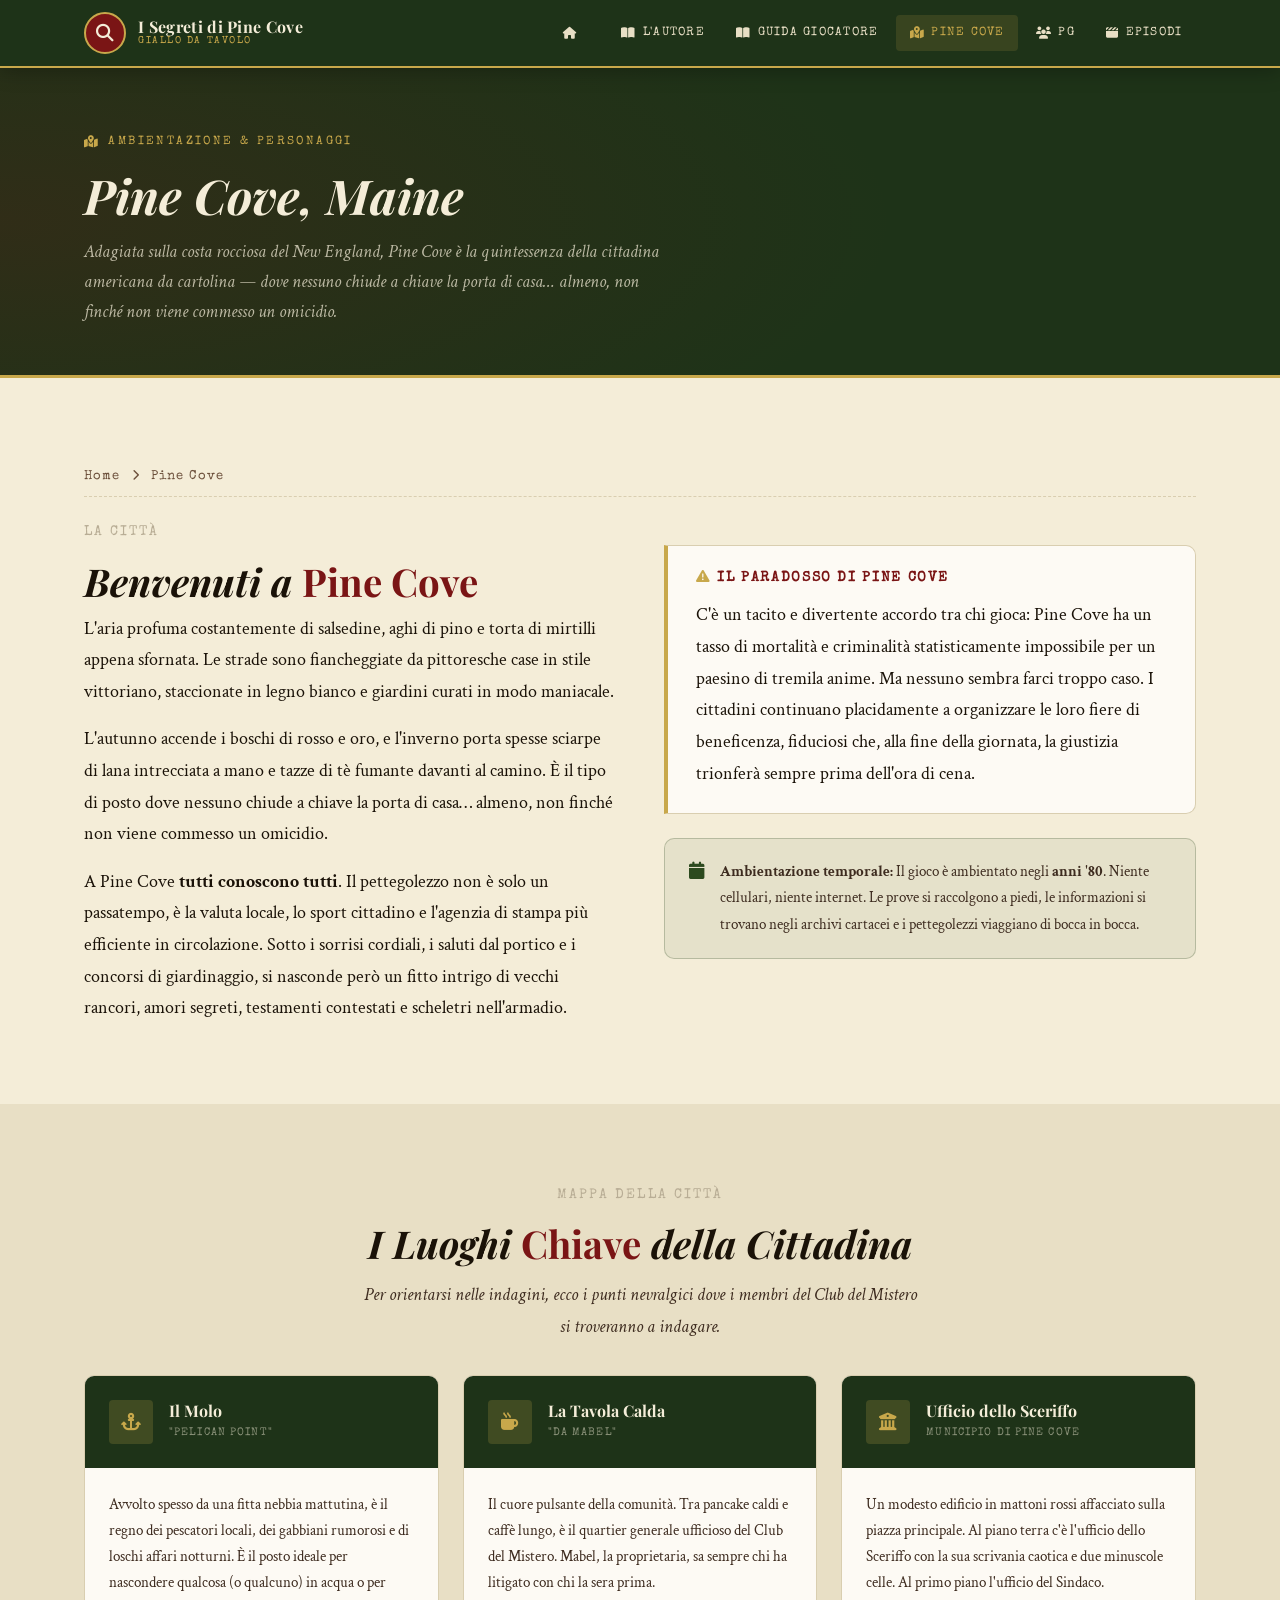
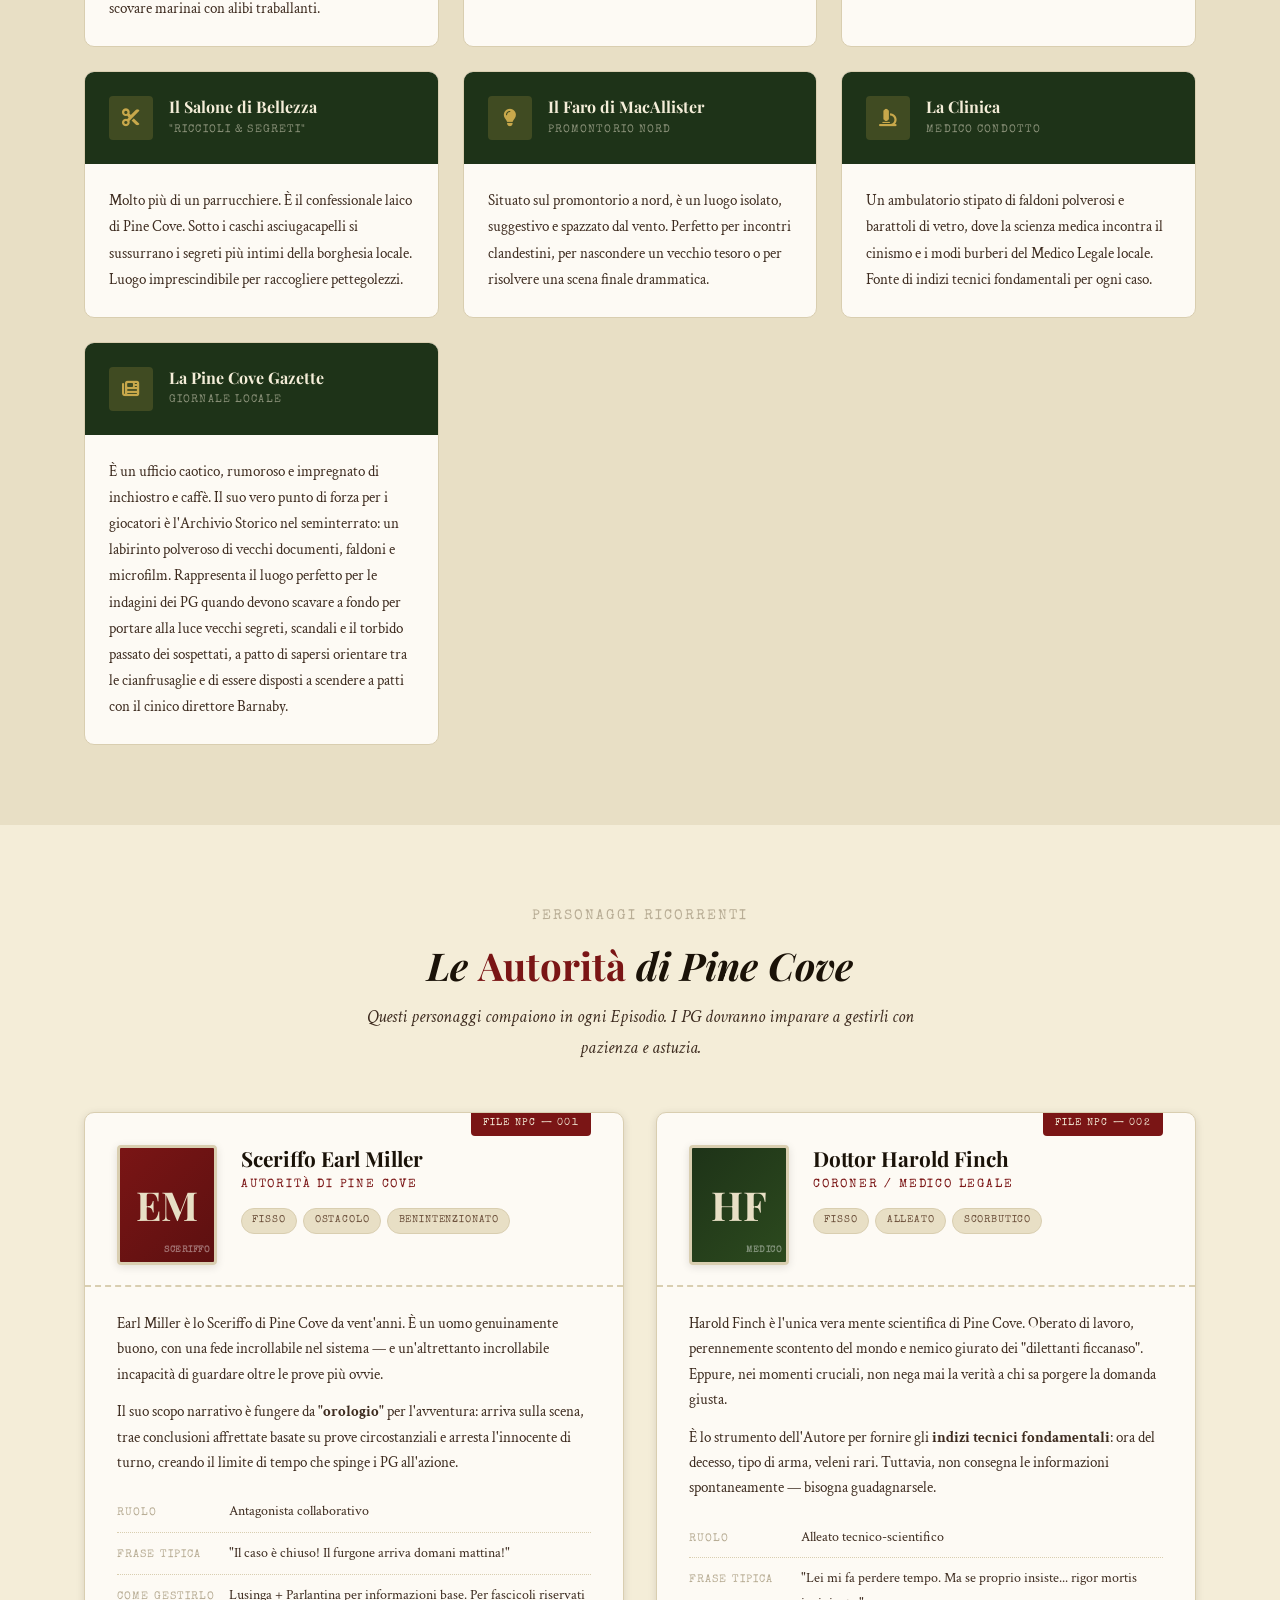
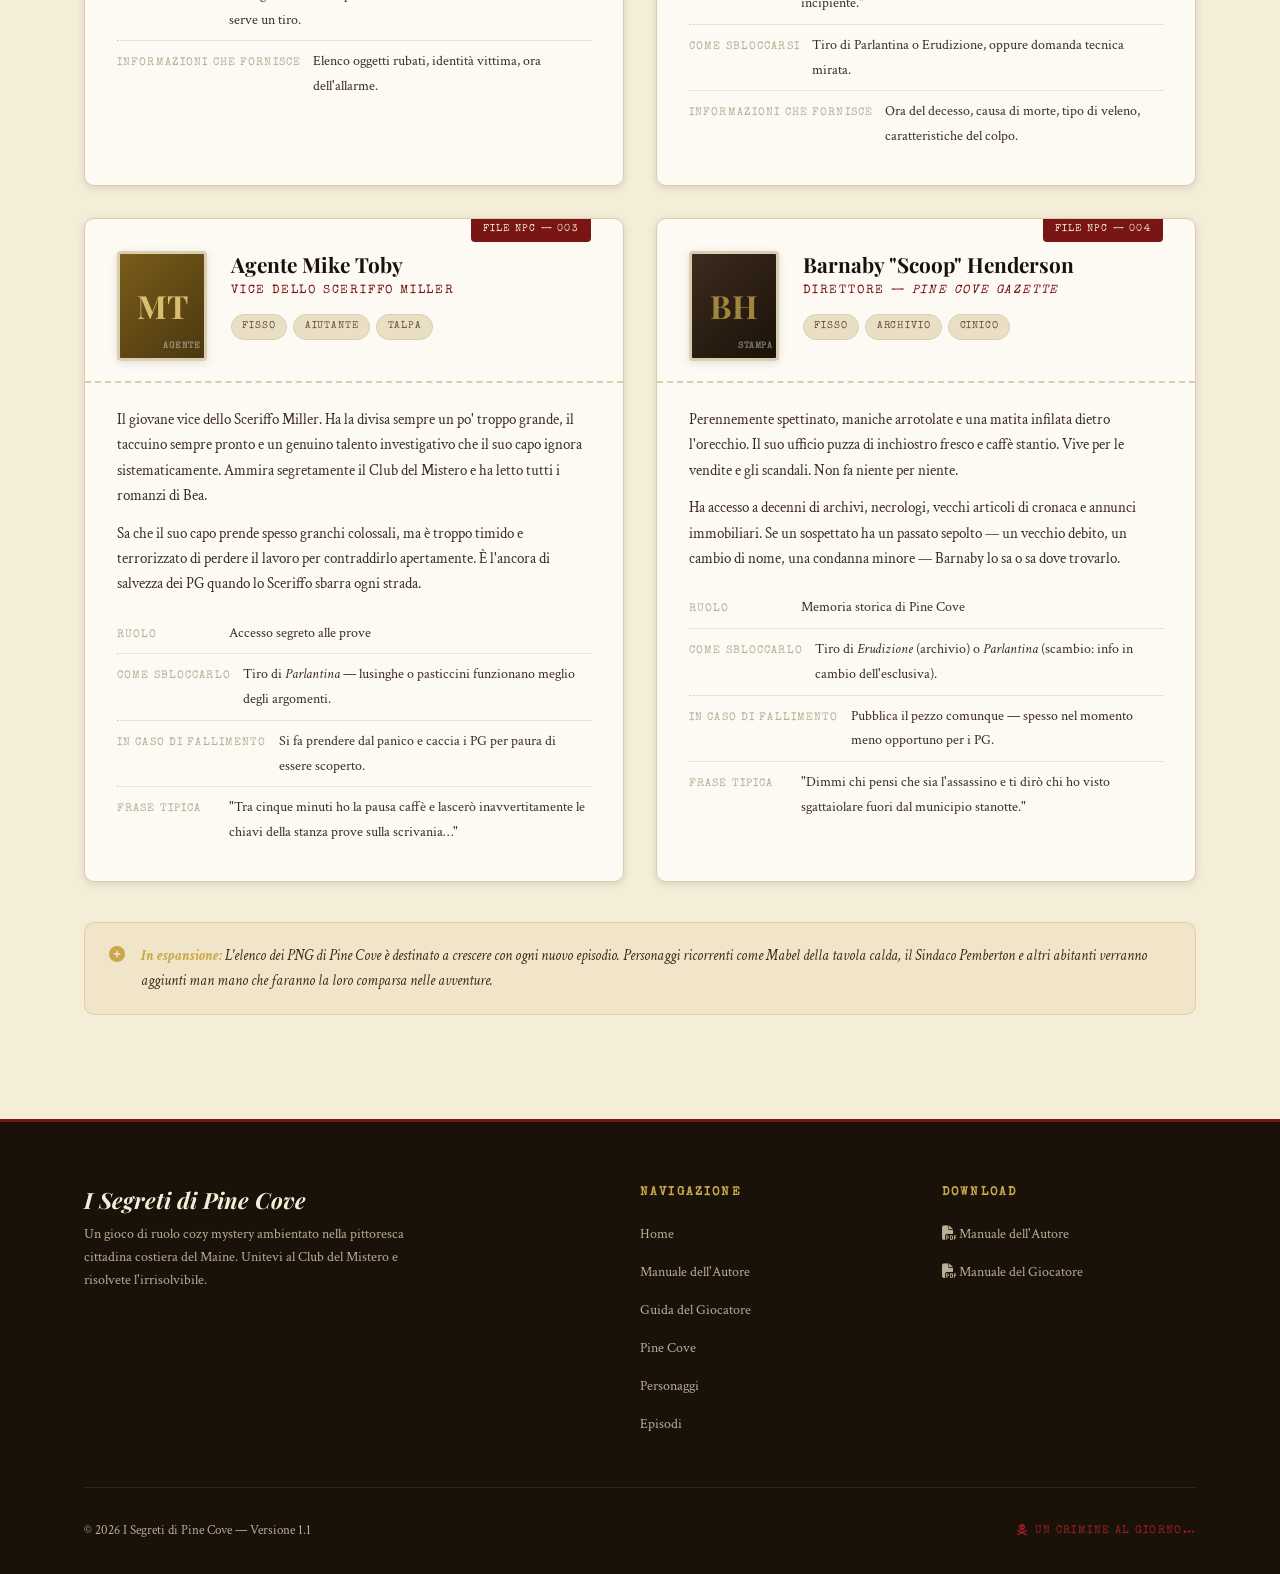
==== commit 127386c8: "Update ambientazione.html" ====
--- a/ambientazione.html
+++ b/ambientazione.html
@@ -123,7 +123,7 @@
 
         <div class="location-card">
           <div class="location-card-header">
-            <i class="fa-solid fa-lighthouse"></i>
+            <i class="fa-solid fa-lightbulb"></i>
             <div>
               <h3>Il Faro di MacAllister</h3>
               <span>Promontorio Nord</span>
@@ -144,6 +144,19 @@
           </div>
           <div class="location-card-body">
             <p>Un ambulatorio stipato di faldoni polverosi e barattoli di vetro, dove la scienza medica incontra il cinismo e i modi burberi del Medico Legale locale. Fonte di indizi tecnici fondamentali per ogni caso.</p>
+          </div>
+        </div>
+
+        <div class="location-card">
+          <div class="location-card-header">
+            <i class="fa-solid fa-newspaper"></i>
+            <div>
+              <h3>La Pine Cove Gazette</h3>
+              <span>Giornale Locale</span>
+            </div>
+          </div>
+          <div class="location-card-body">
+            <p>È un ufficio caotico, rumoroso e impregnato di inchiostro e caffè. Il suo vero punto di forza per i giocatori è l'Archivio Storico nel seminterrato: un labirinto polveroso di vecchi documenti, faldoni e microfilm. Rappresenta il luogo perfetto per le indagini dei PG quando devono scavare a fondo per portare alla luce vecchi segreti, scandali e il torbido passato dei sospettati, a patto di sapersi orientare tra le cianfrusaglie e di essere disposti a scendere a patti con il cinico direttore Barnaby.</p>
           </div>
         </div>
 
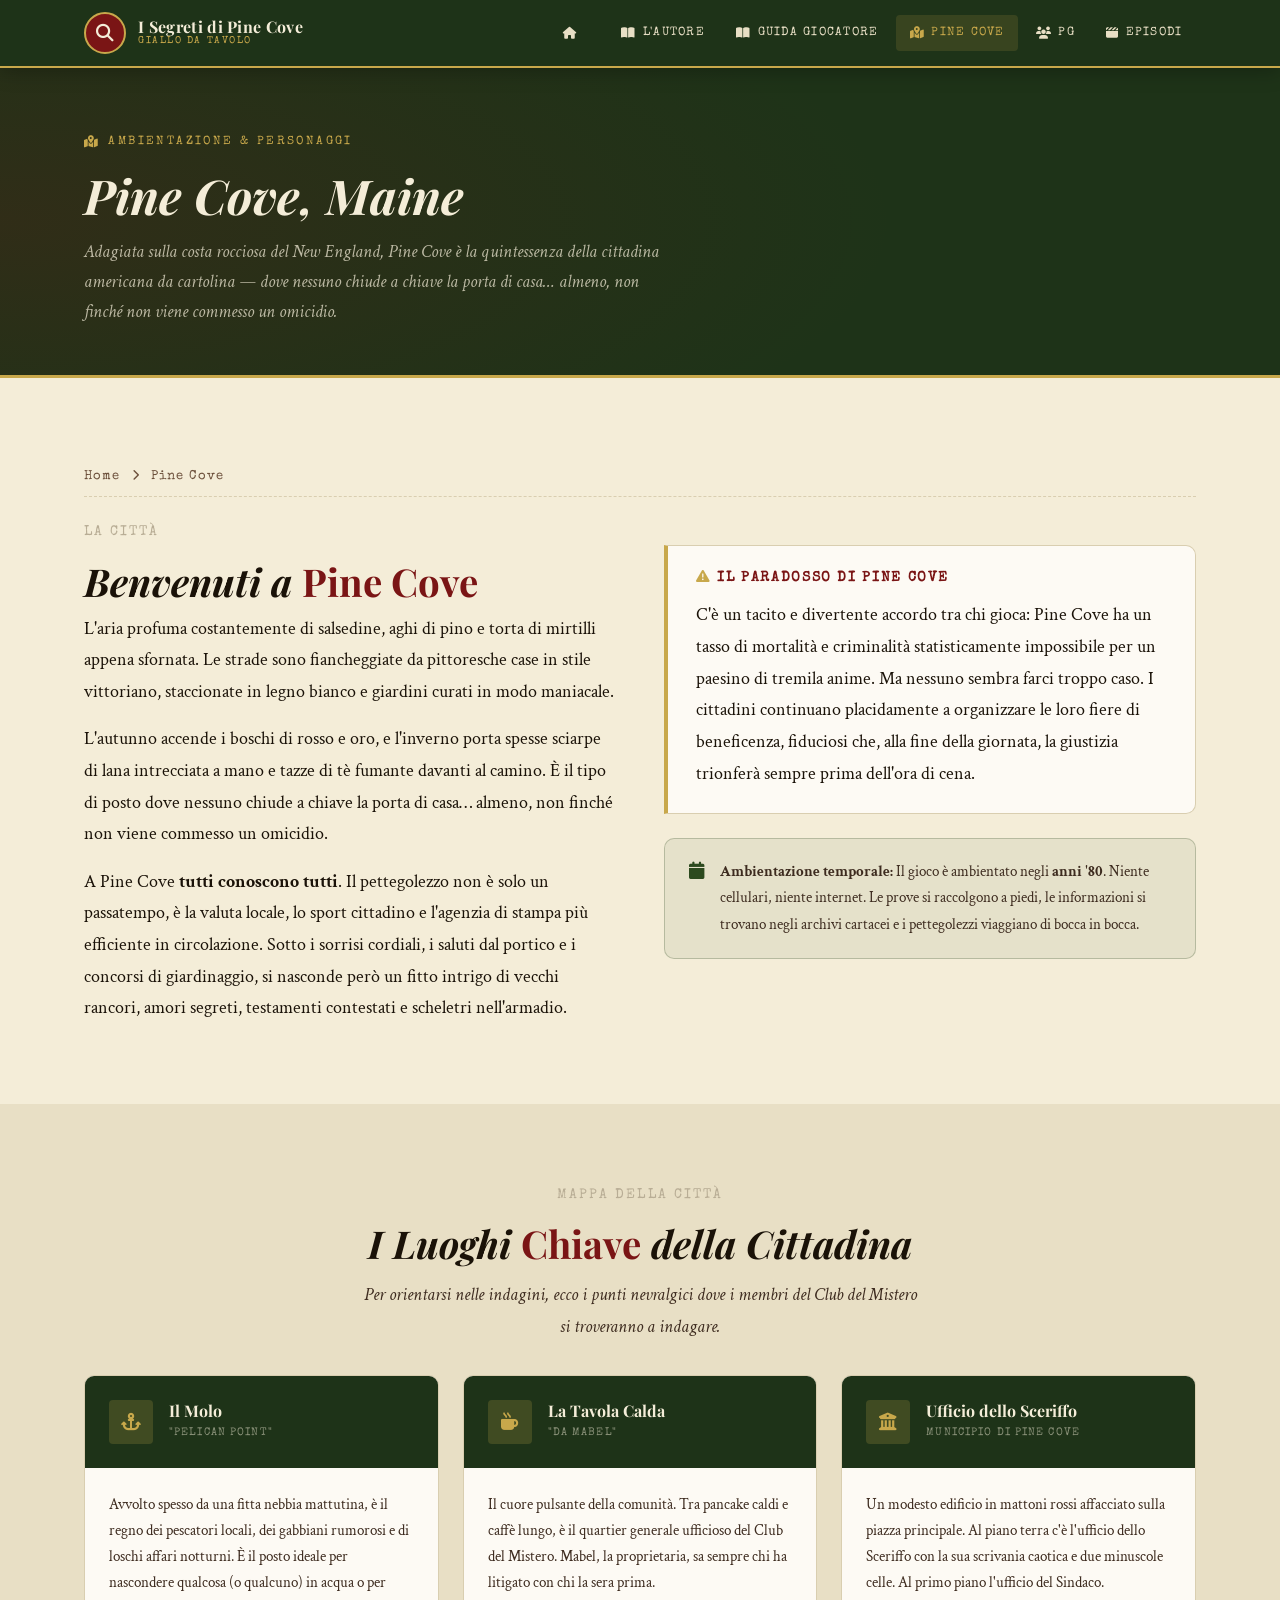
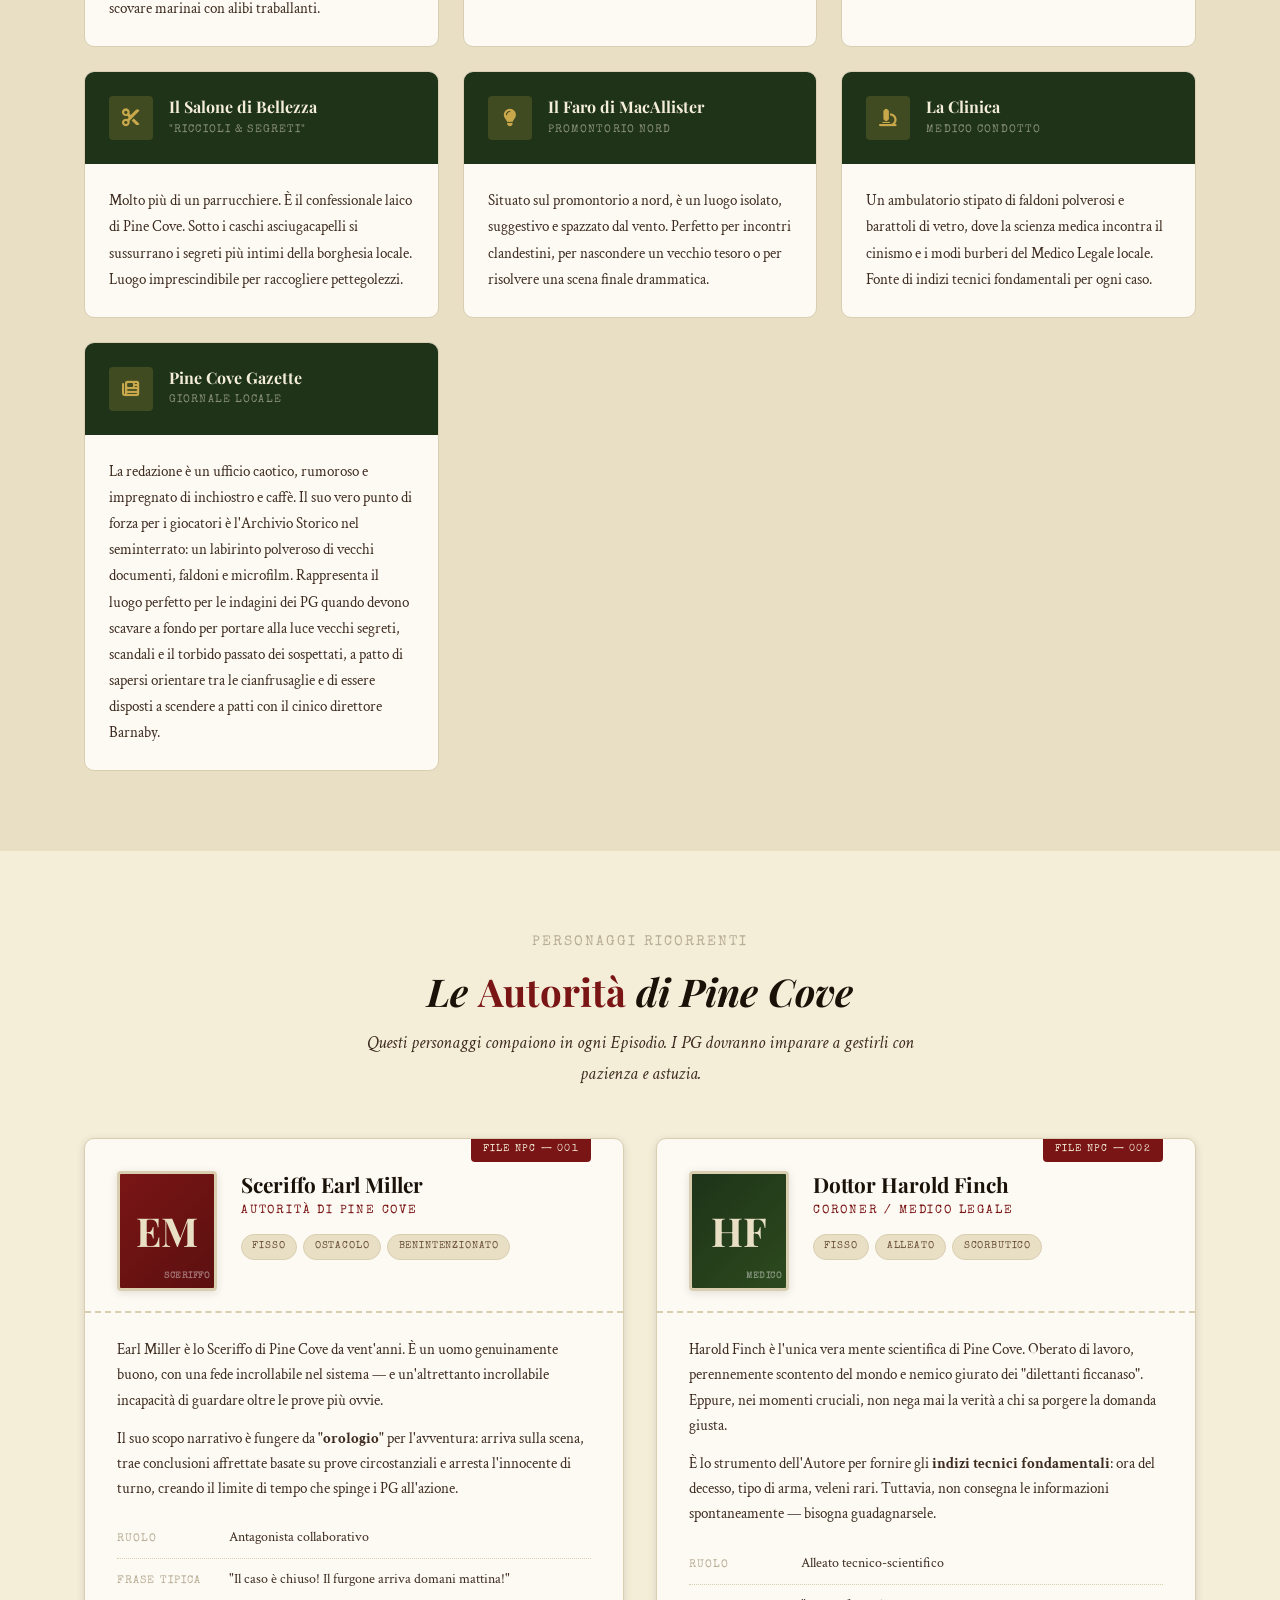
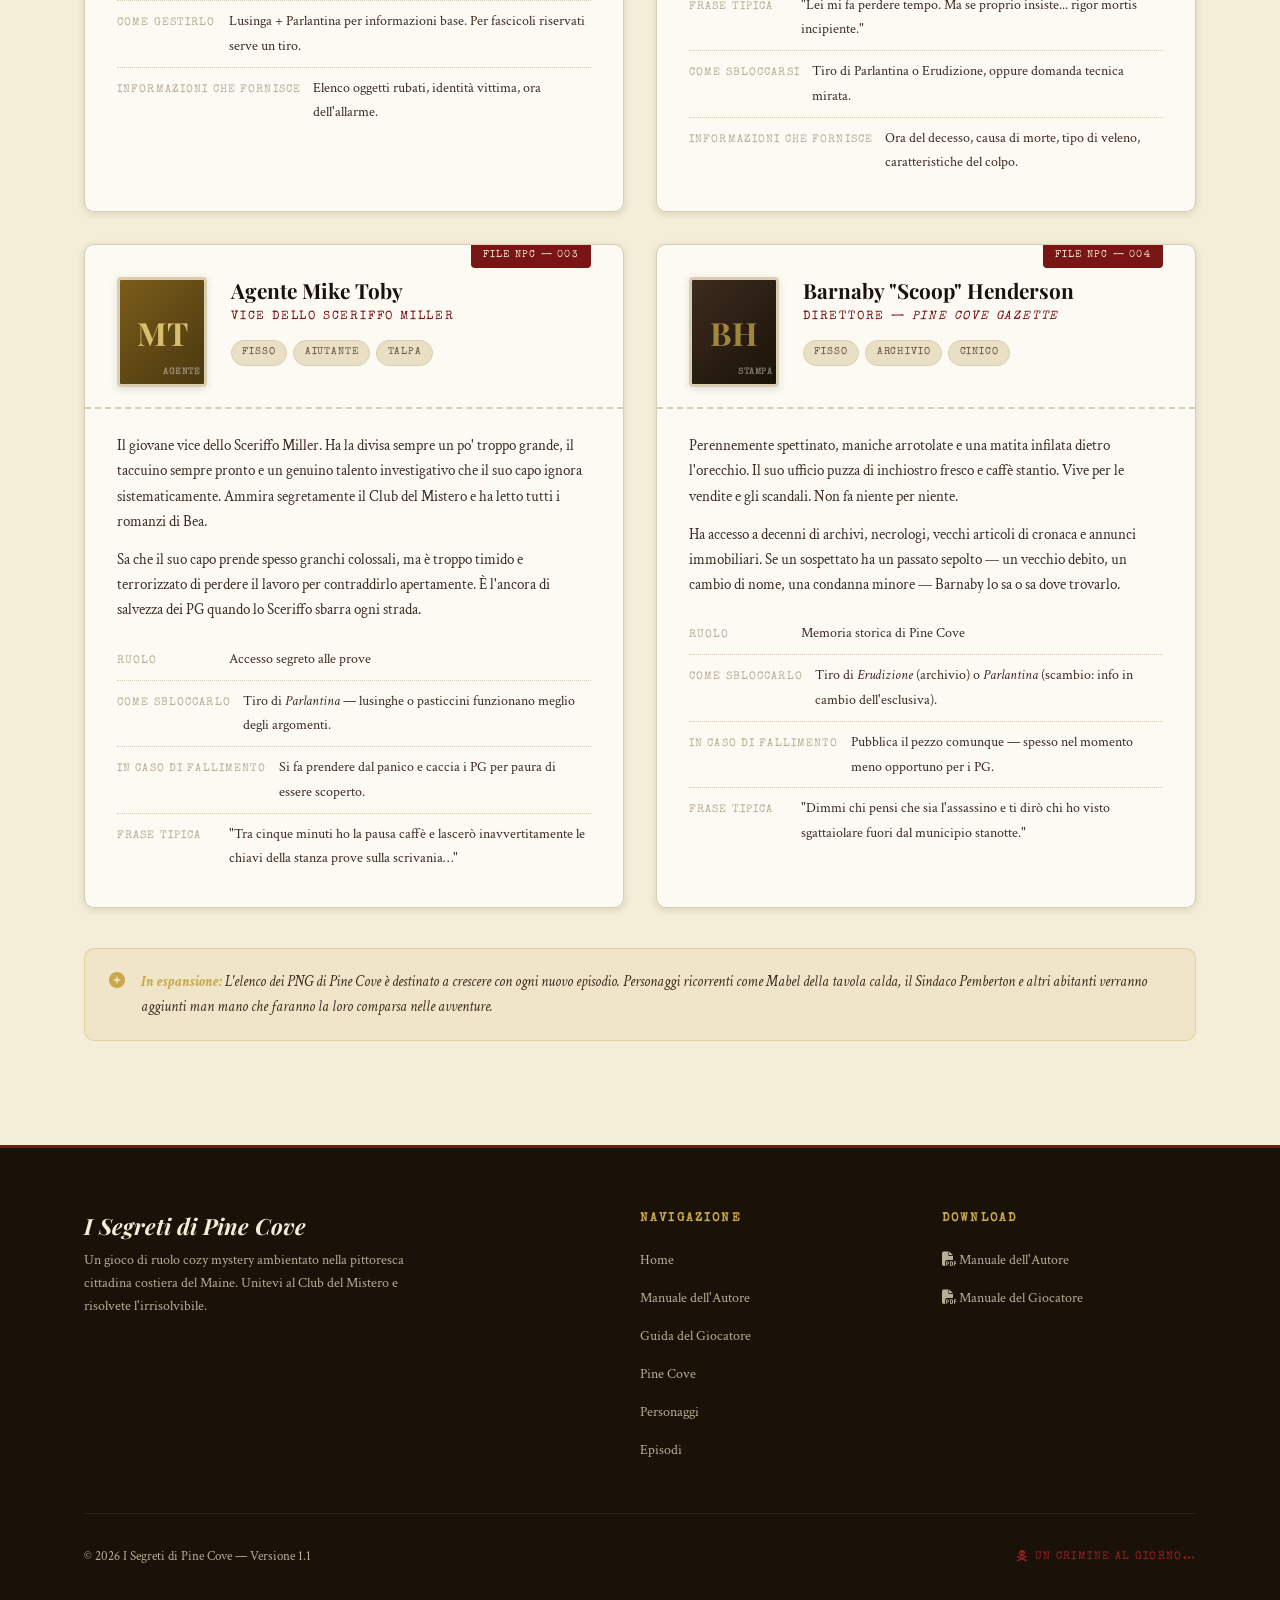
==== commit cb5761cb: "Update title and description in ambientazione.html" ====
--- a/ambientazione.html
+++ b/ambientazione.html
@@ -151,12 +151,12 @@
           <div class="location-card-header">
             <i class="fa-solid fa-newspaper"></i>
             <div>
-              <h3>La Pine Cove Gazette</h3>
+              <h3>Pine Cove Gazette</h3>
               <span>Giornale Locale</span>
             </div>
           </div>
           <div class="location-card-body">
-            <p>È un ufficio caotico, rumoroso e impregnato di inchiostro e caffè. Il suo vero punto di forza per i giocatori è l'Archivio Storico nel seminterrato: un labirinto polveroso di vecchi documenti, faldoni e microfilm. Rappresenta il luogo perfetto per le indagini dei PG quando devono scavare a fondo per portare alla luce vecchi segreti, scandali e il torbido passato dei sospettati, a patto di sapersi orientare tra le cianfrusaglie e di essere disposti a scendere a patti con il cinico direttore Barnaby.</p>
+            <p>La redazione è un ufficio caotico, rumoroso e impregnato di inchiostro e caffè. Il suo vero punto di forza per i giocatori è l'Archivio Storico nel seminterrato: un labirinto polveroso di vecchi documenti, faldoni e microfilm. Rappresenta il luogo perfetto per le indagini dei PG quando devono scavare a fondo per portare alla luce vecchi segreti, scandali e il torbido passato dei sospettati, a patto di sapersi orientare tra le cianfrusaglie e di essere disposti a scendere a patti con il cinico direttore Barnaby.</p>
           </div>
         </div>
 
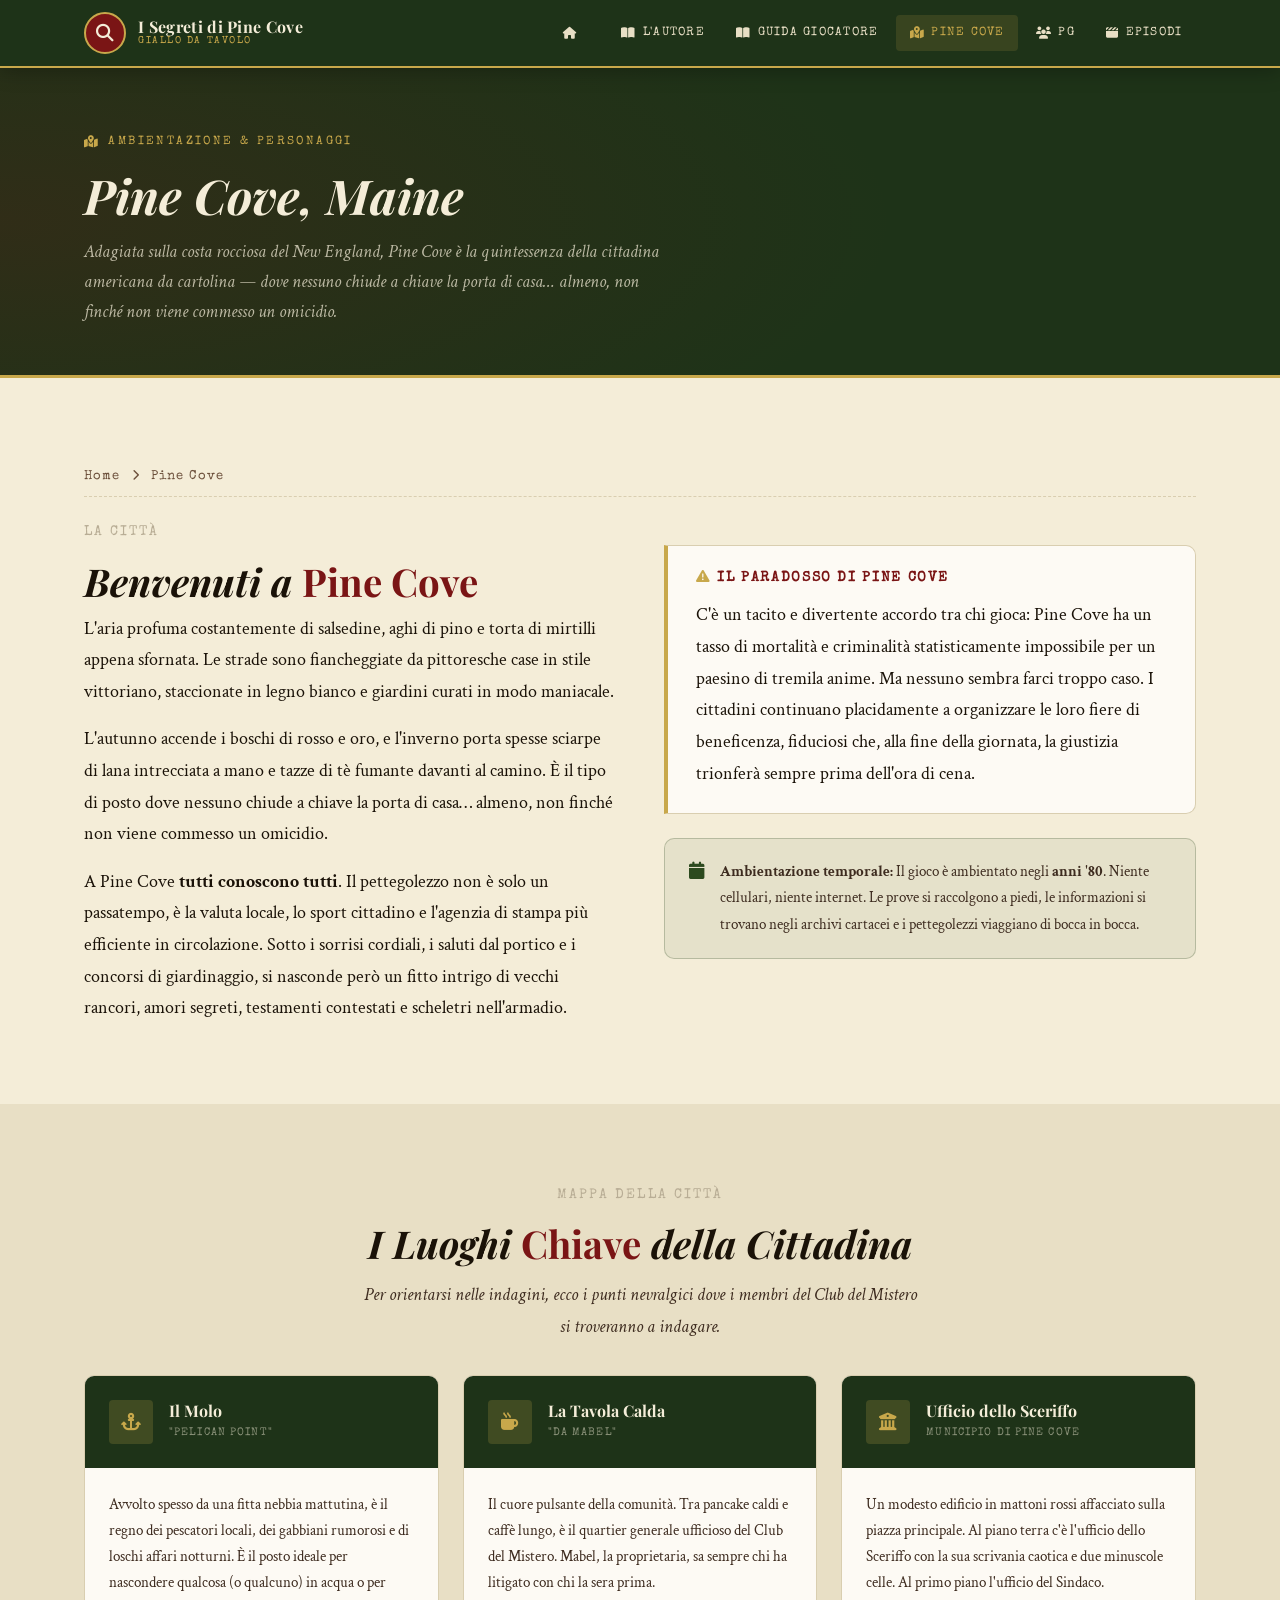
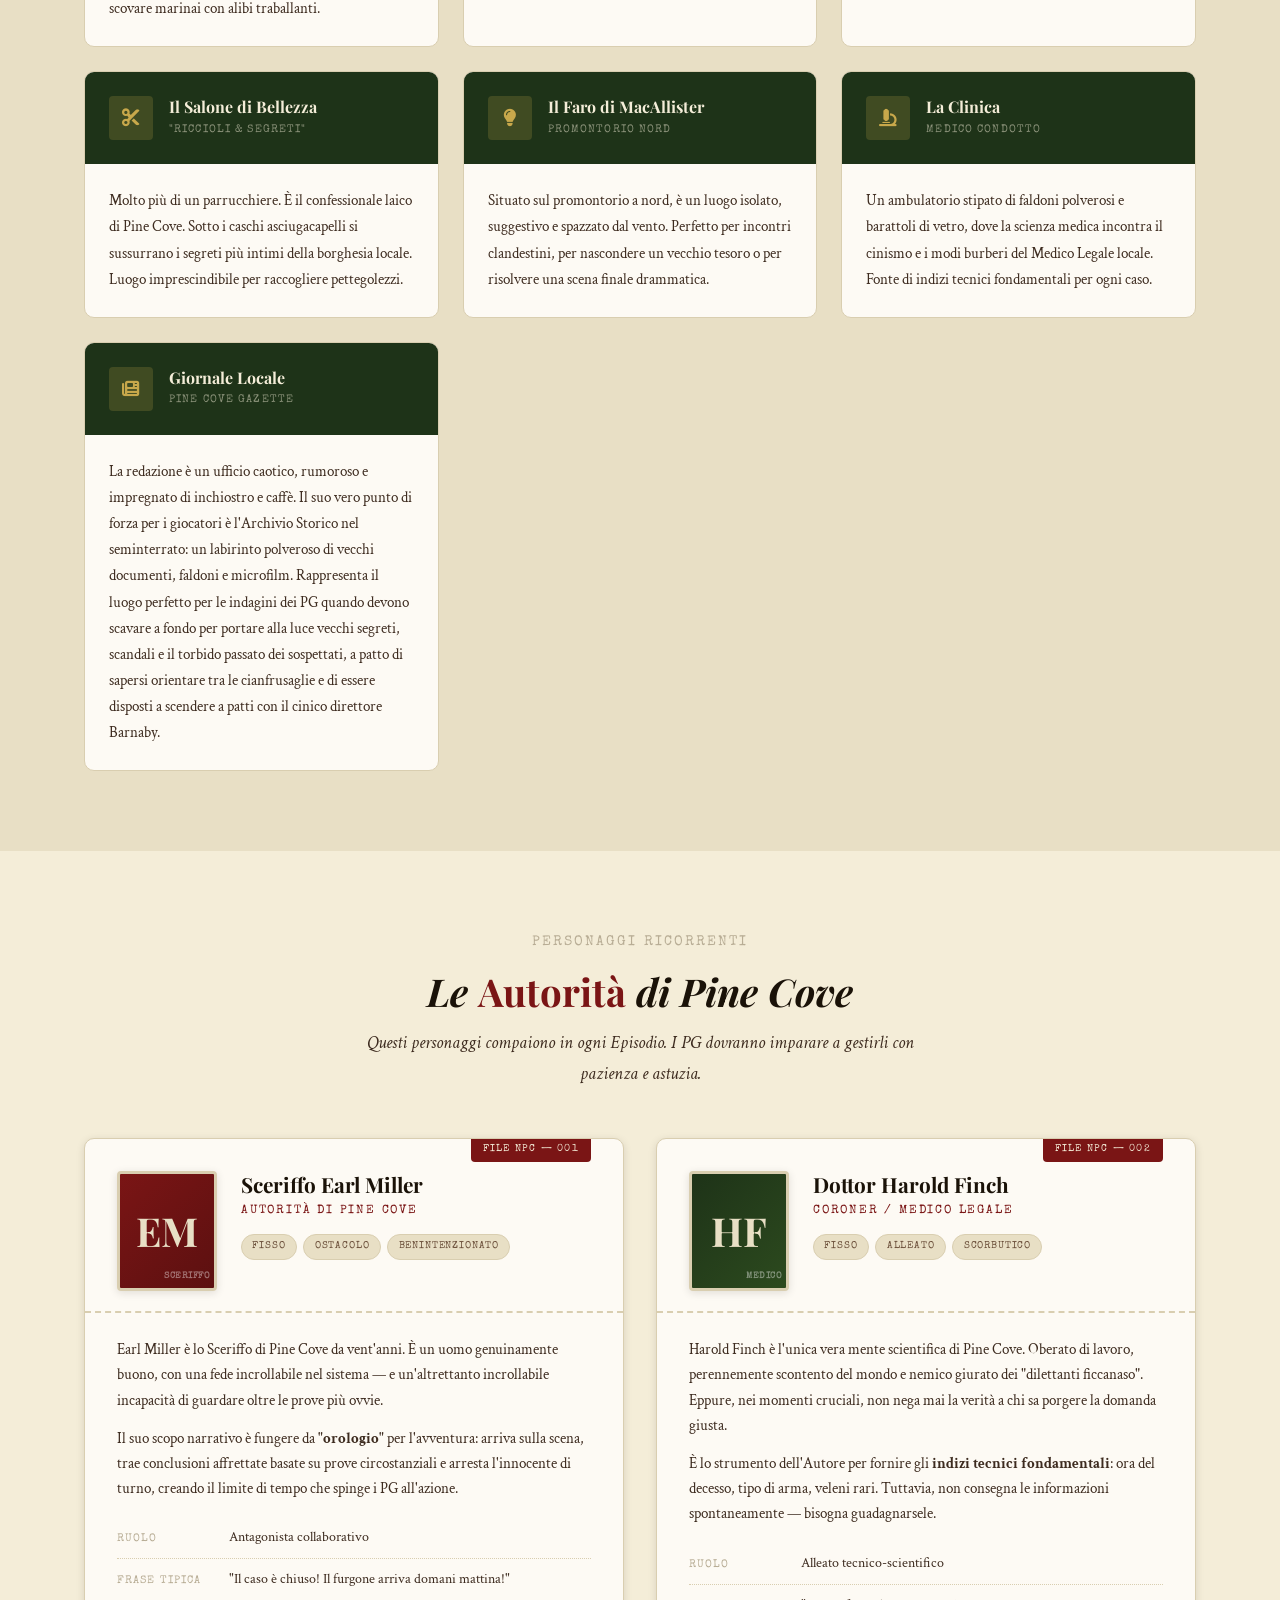
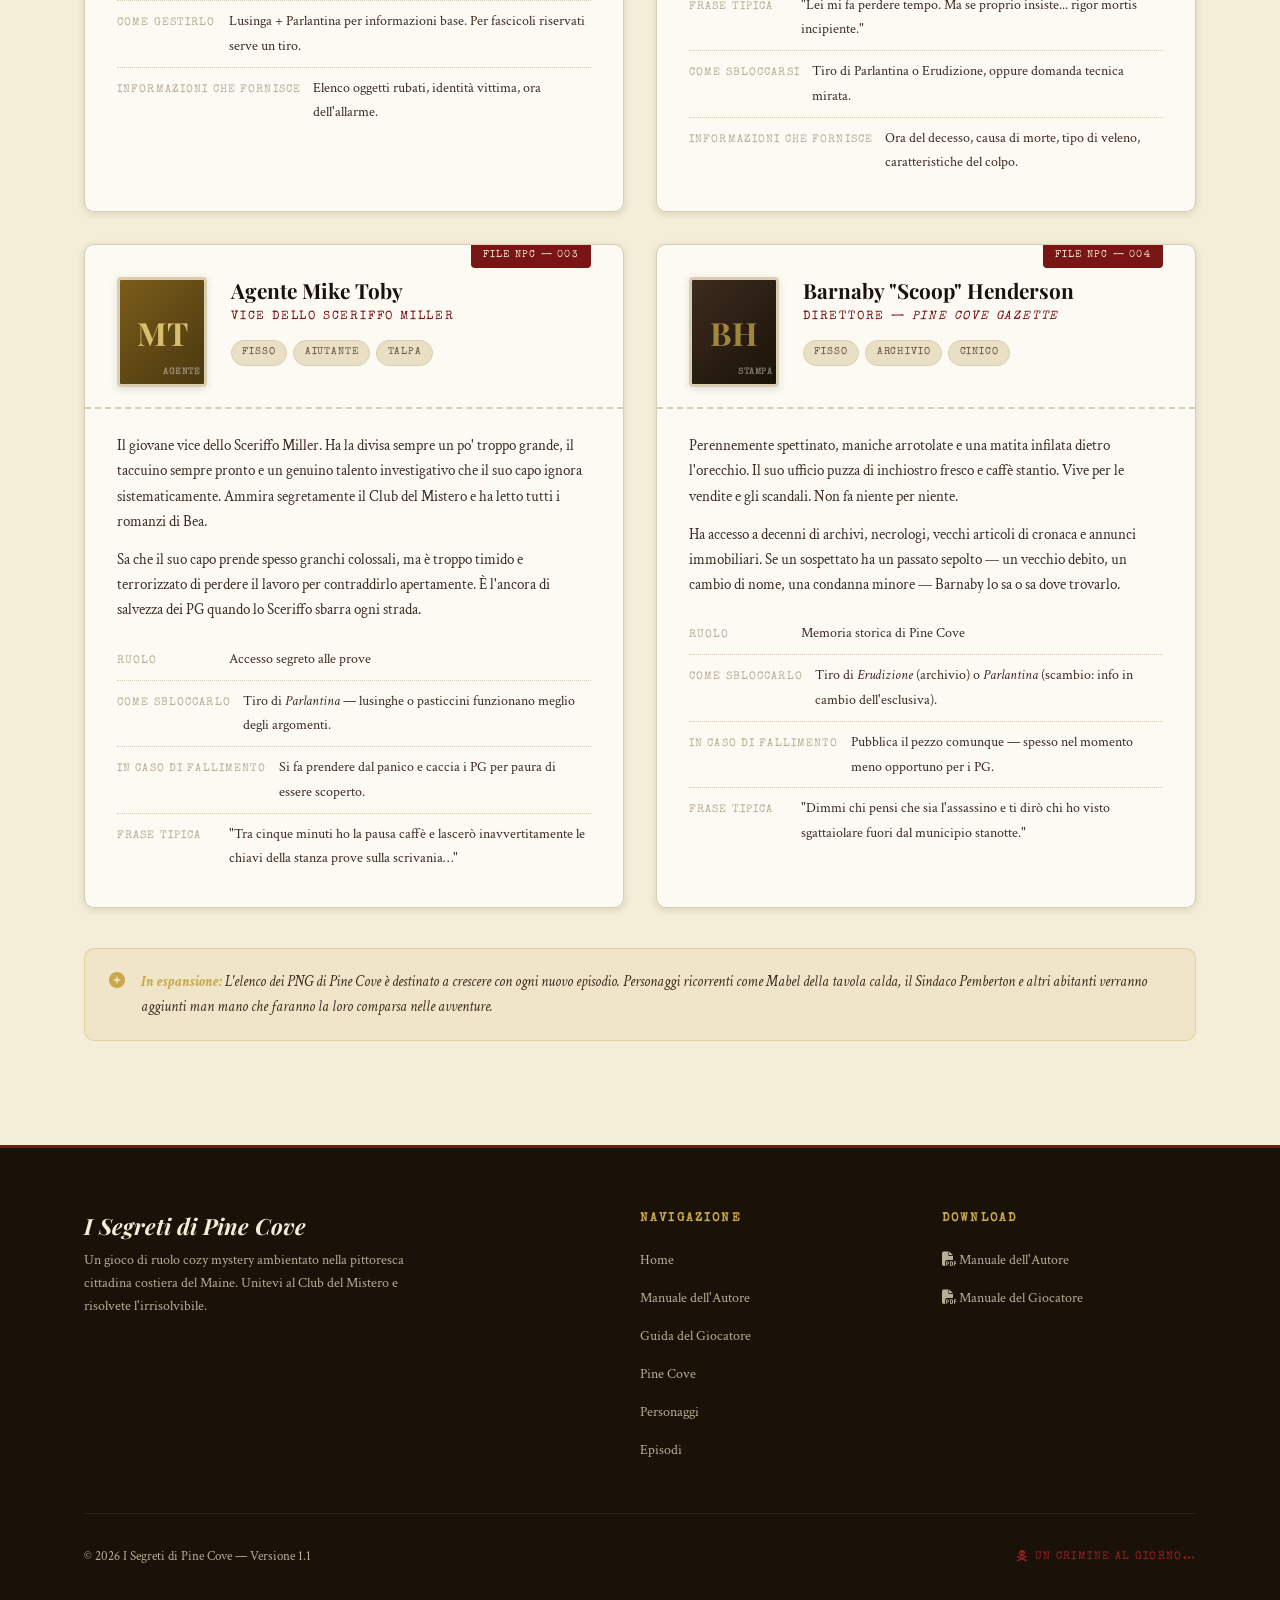
==== commit 7df83fff: "Update ambientazione.html" ====
--- a/ambientazione.html
+++ b/ambientazione.html
@@ -151,8 +151,8 @@
           <div class="location-card-header">
             <i class="fa-solid fa-newspaper"></i>
             <div>
-              <h3>Pine Cove Gazette</h3>
-              <span>Giornale Locale</span>
+              <h3>Giornale Locale</h3>
+              <span>Pine Cove Gazette</span>
             </div>
           </div>
           <div class="location-card-body">
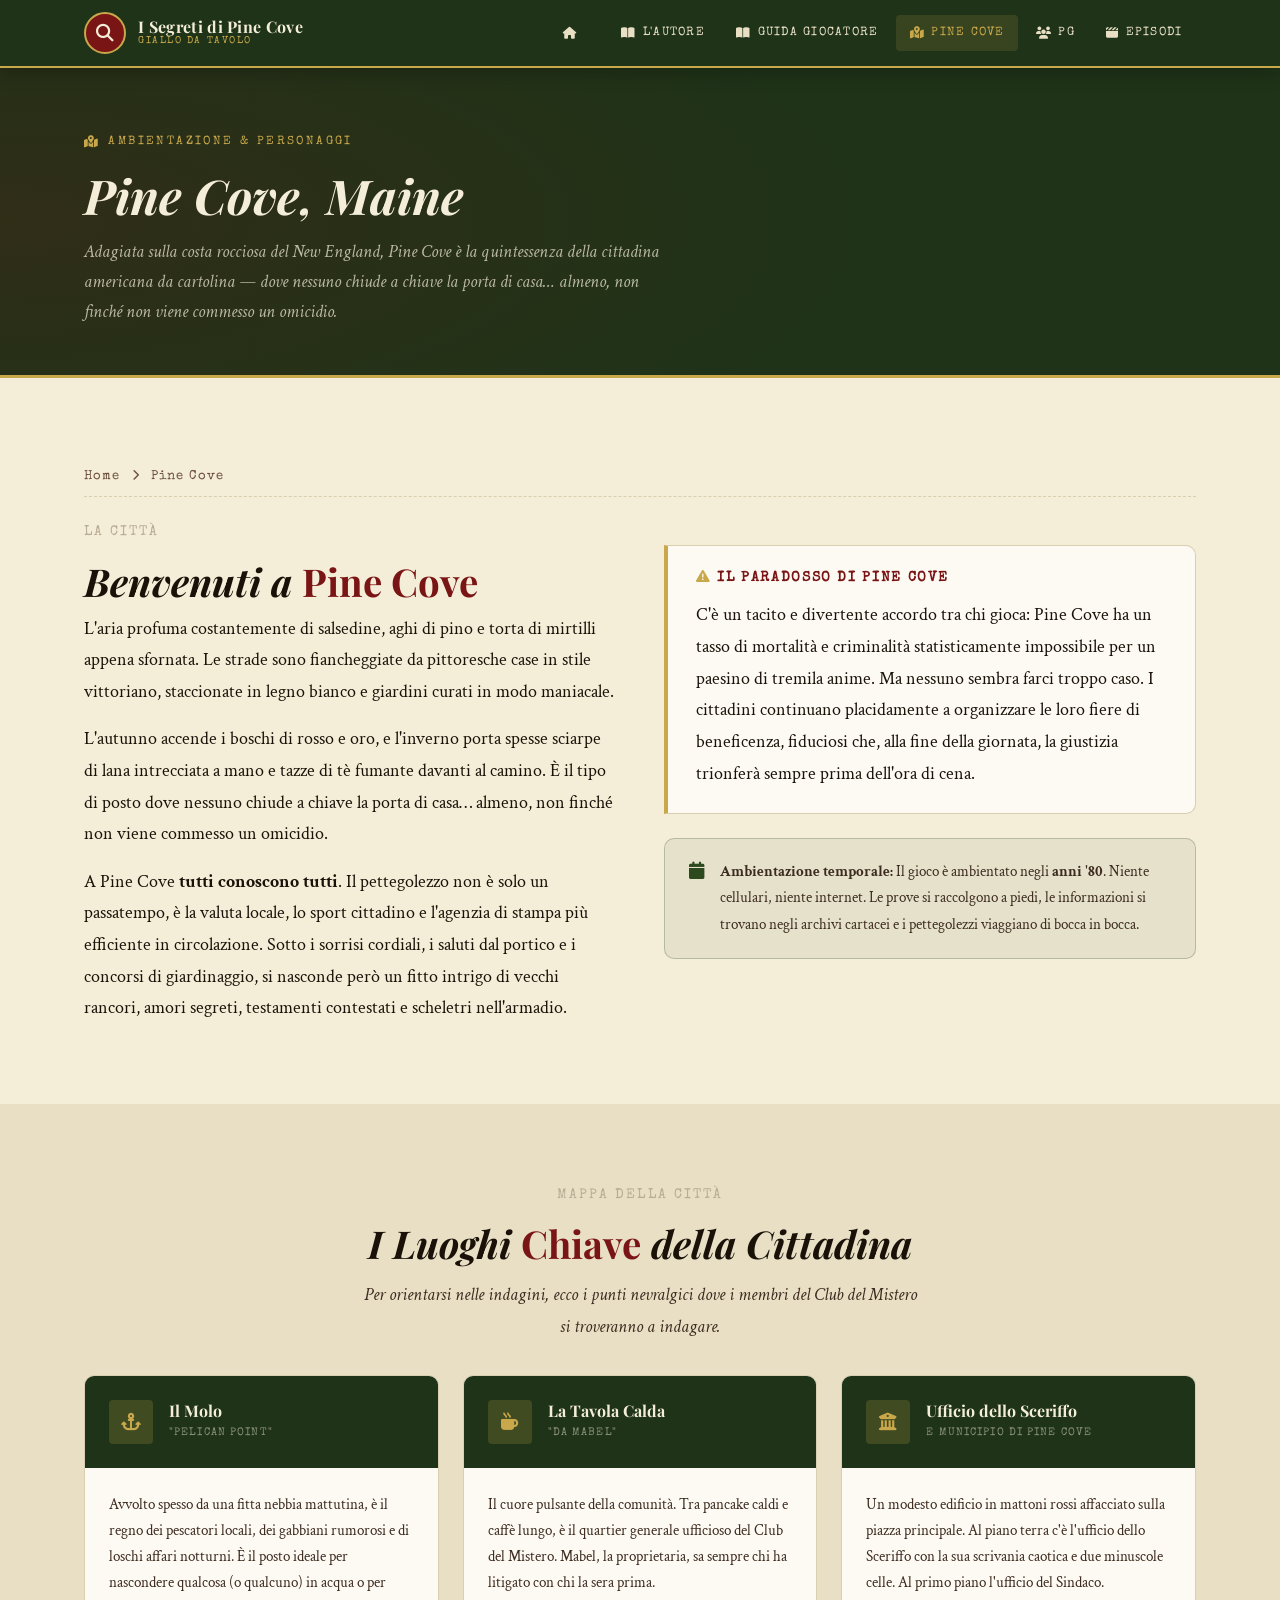
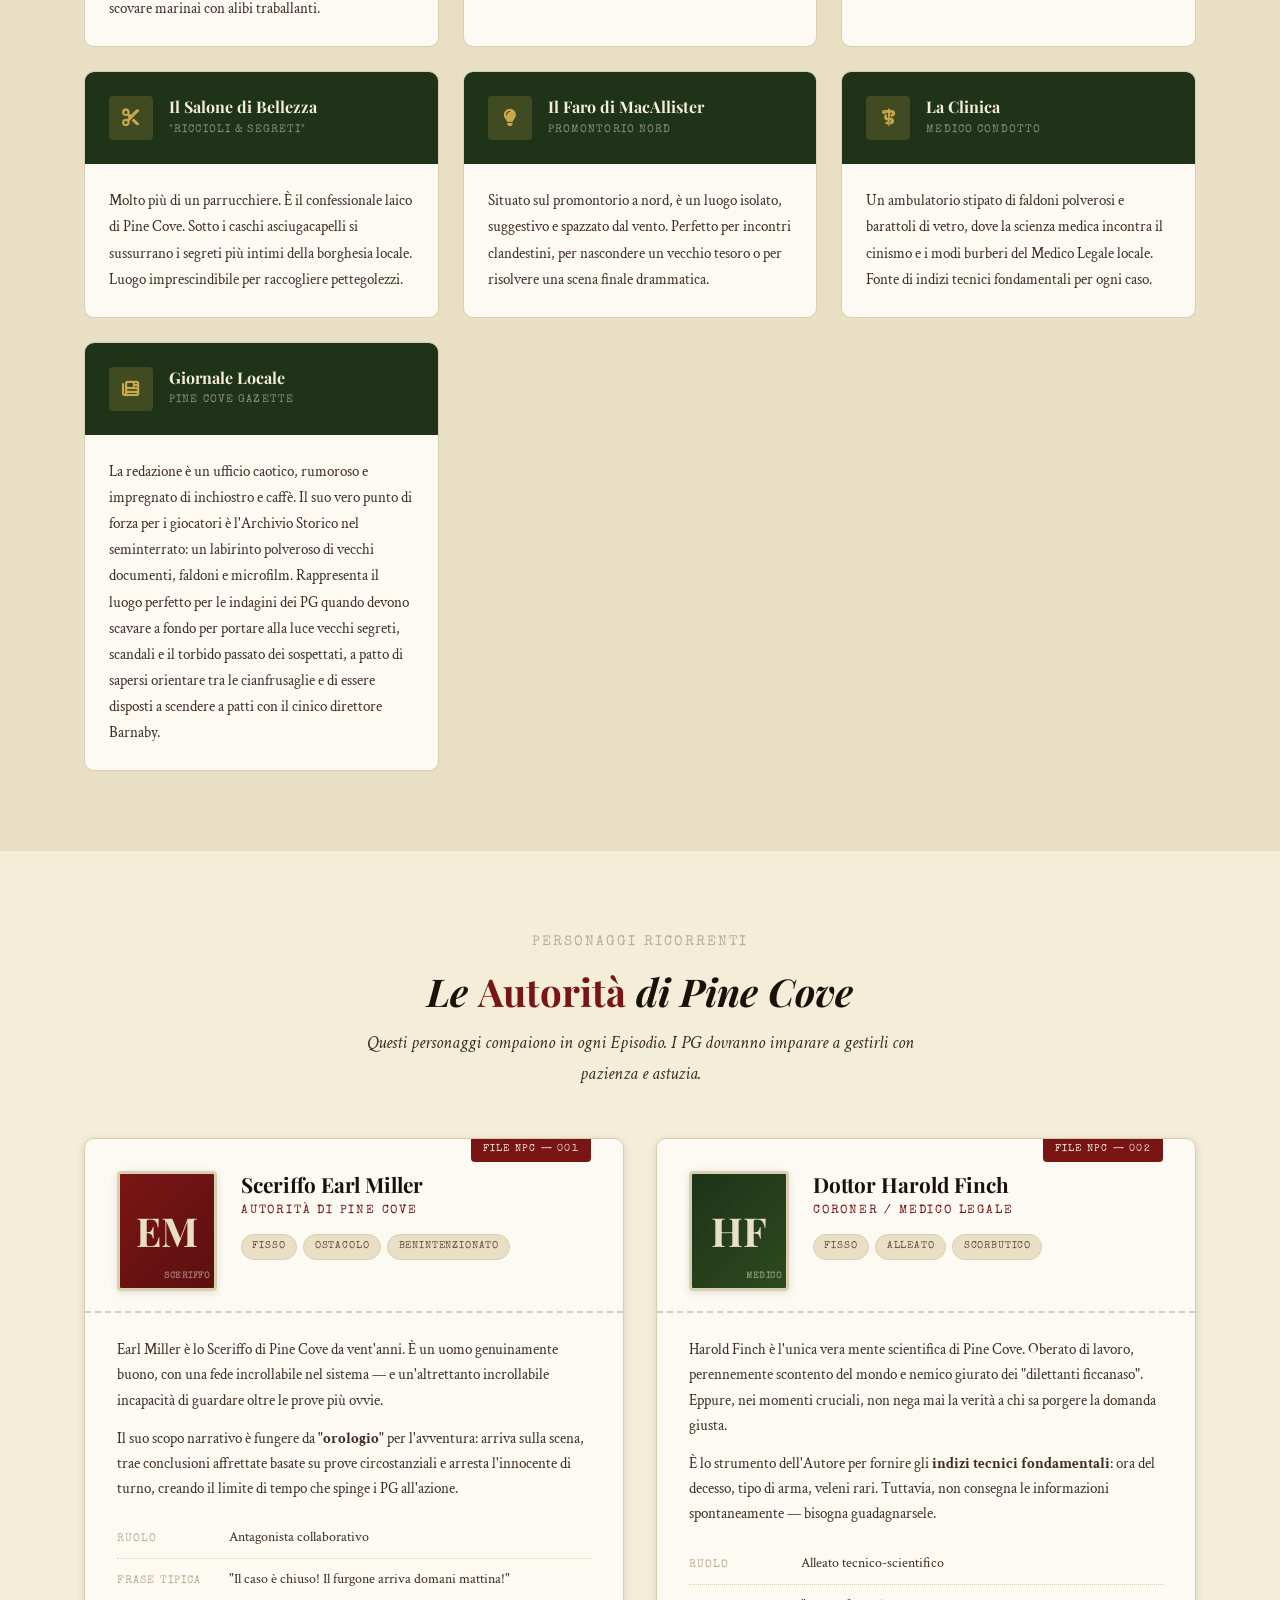
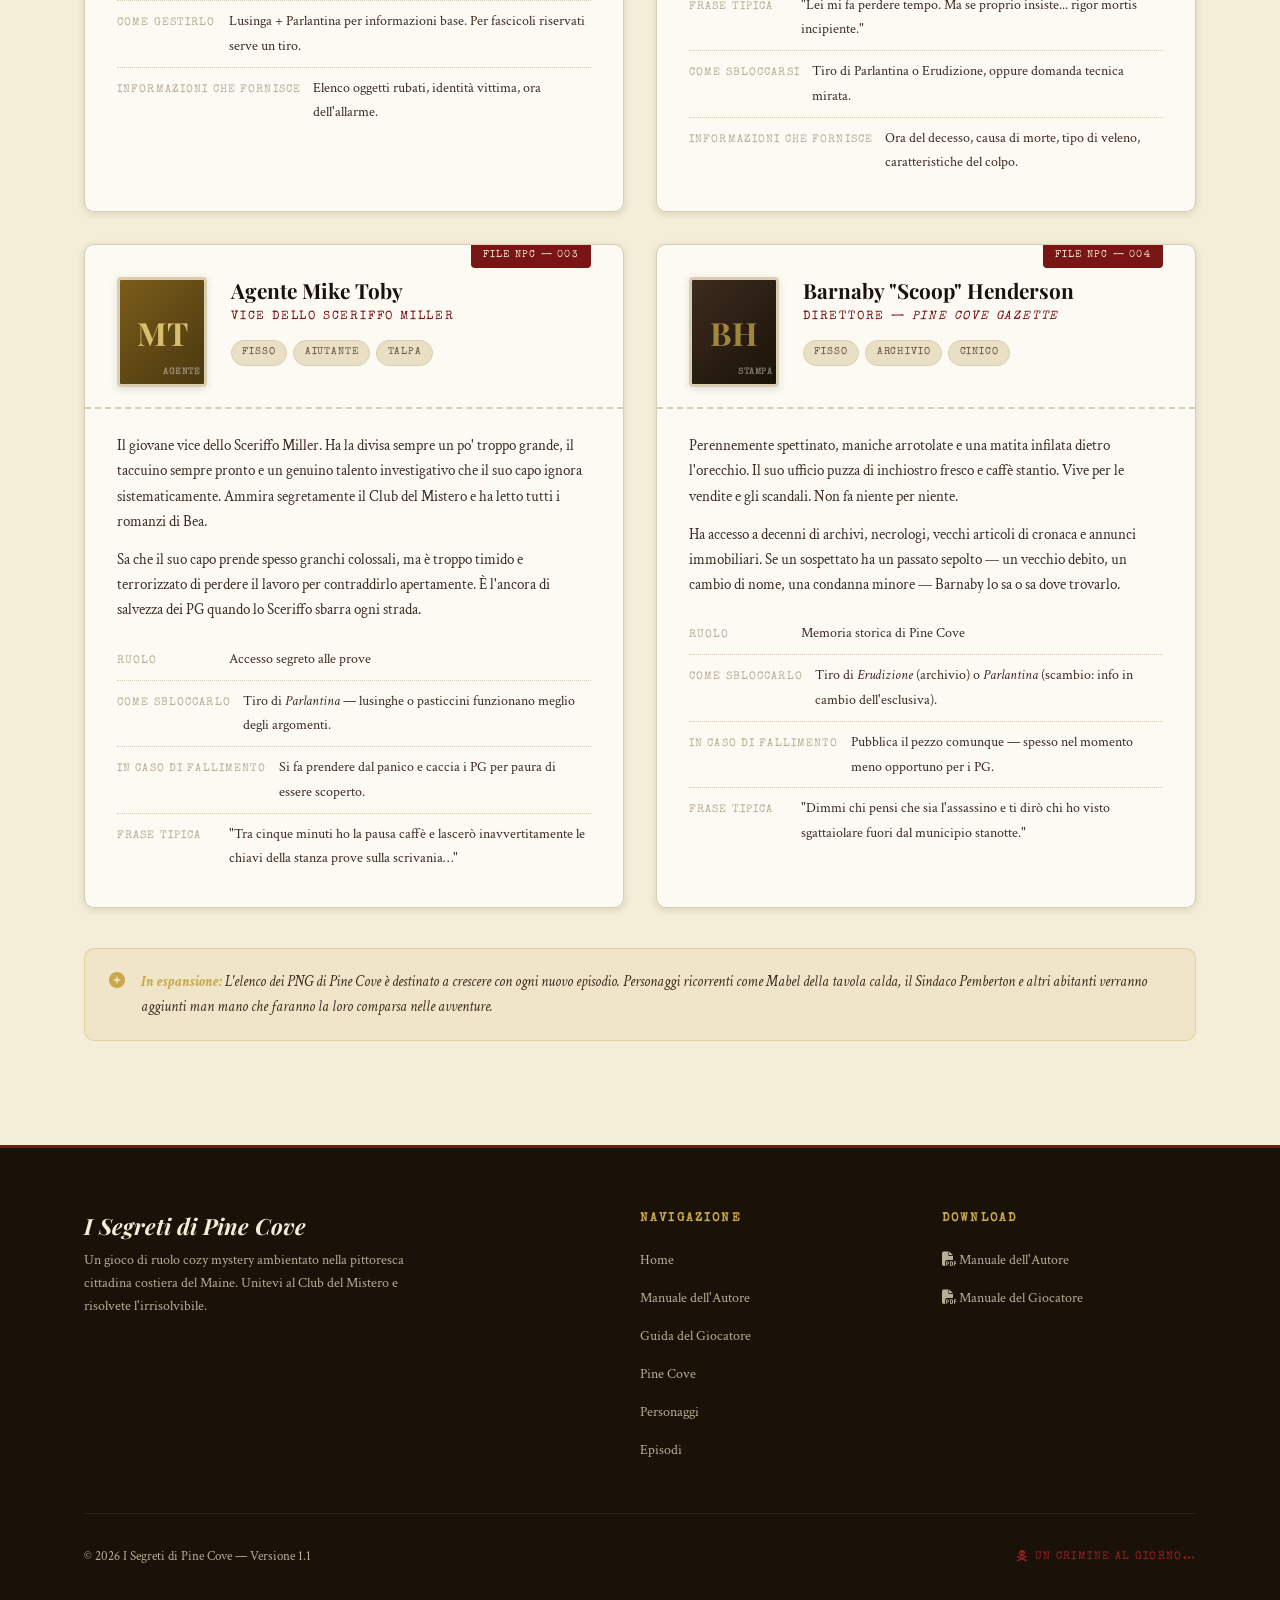
==== commit 63d8840d: "Update ambientazione.html" ====
--- a/ambientazione.html
+++ b/ambientazione.html
@@ -100,7 +100,7 @@
             <i class="fa-solid fa-building-columns"></i>
             <div>
               <h3>Ufficio dello Sceriffo</h3>
-              <span>Municipio di Pine Cove</span>
+              <span>e Municipio di Pine Cove</span>
             </div>
           </div>
           <div class="location-card-body">
@@ -136,7 +136,7 @@
 
         <div class="location-card">
           <div class="location-card-header">
-            <i class="fa-solid fa-microscope"></i>
+            <i class="fa-solid fa-staff-snake"></i>
             <div>
               <h3>La Clinica</h3>
               <span>Medico Condotto</span>
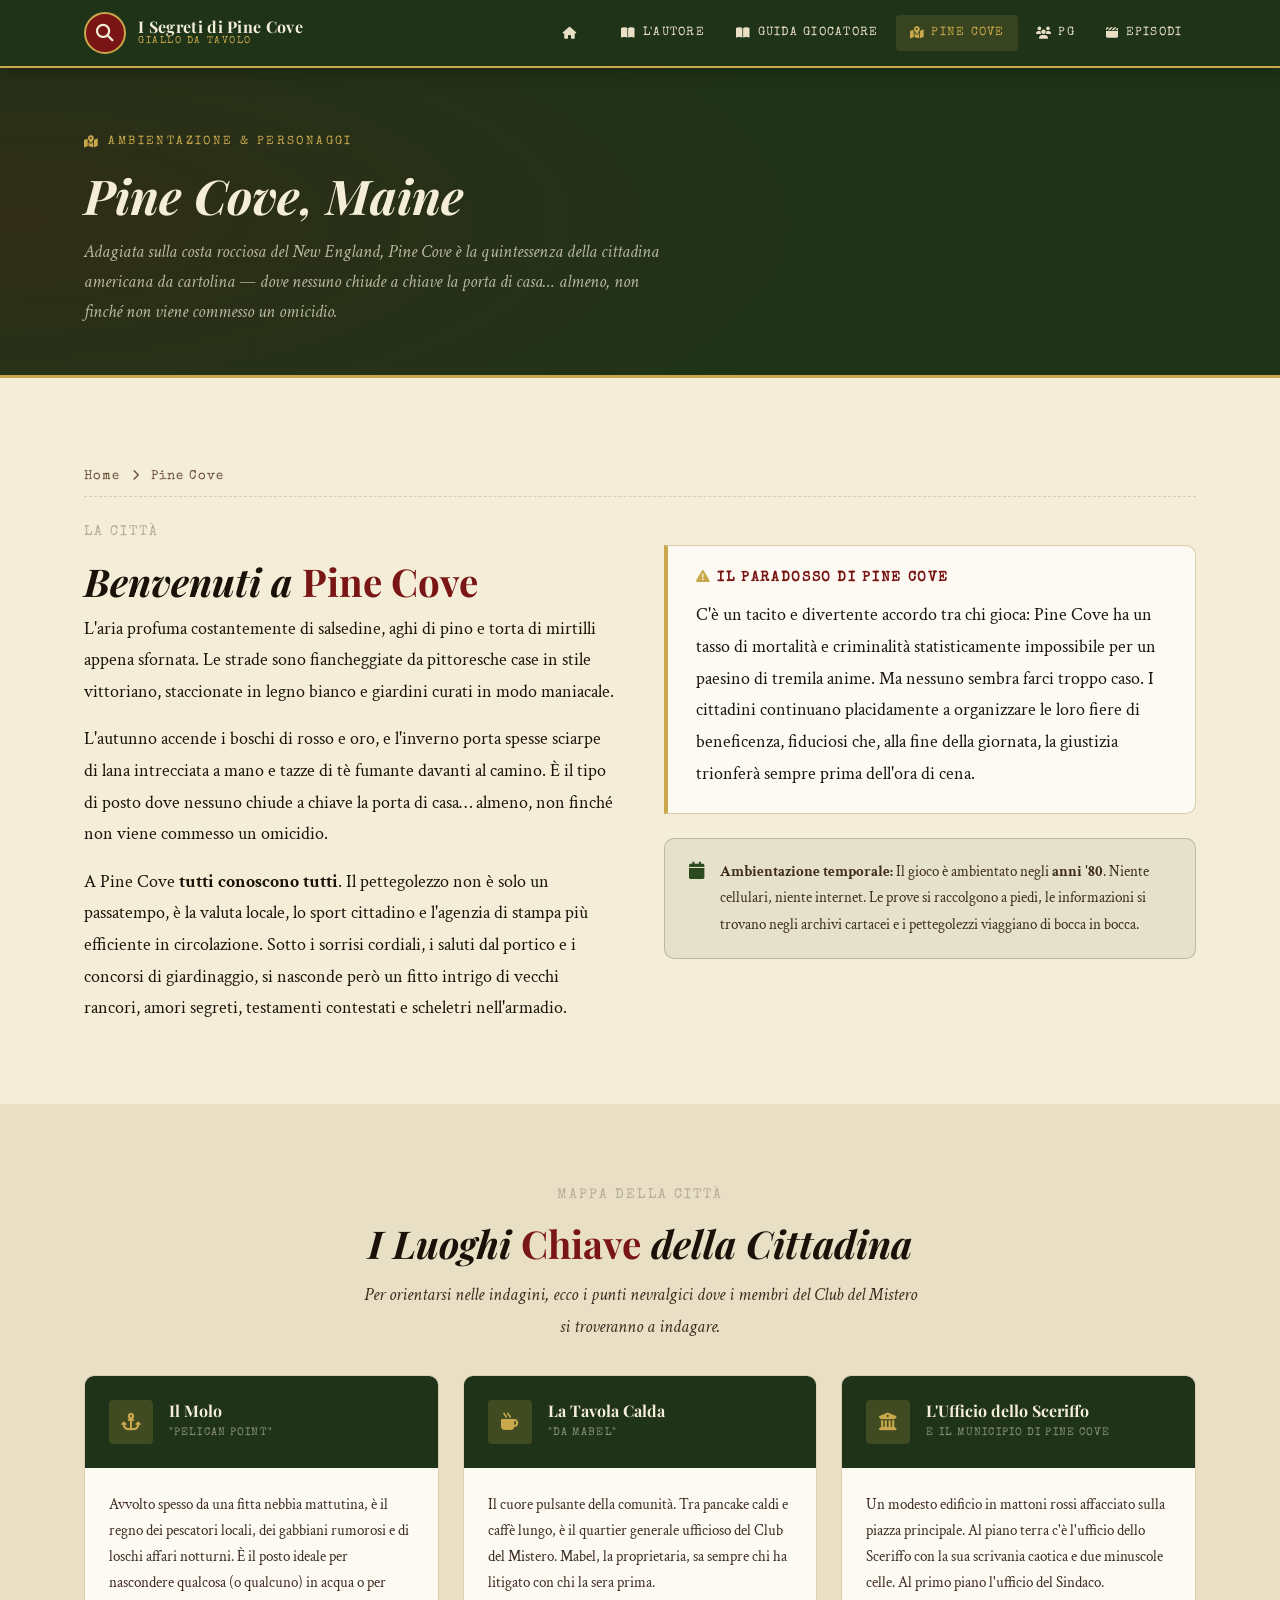
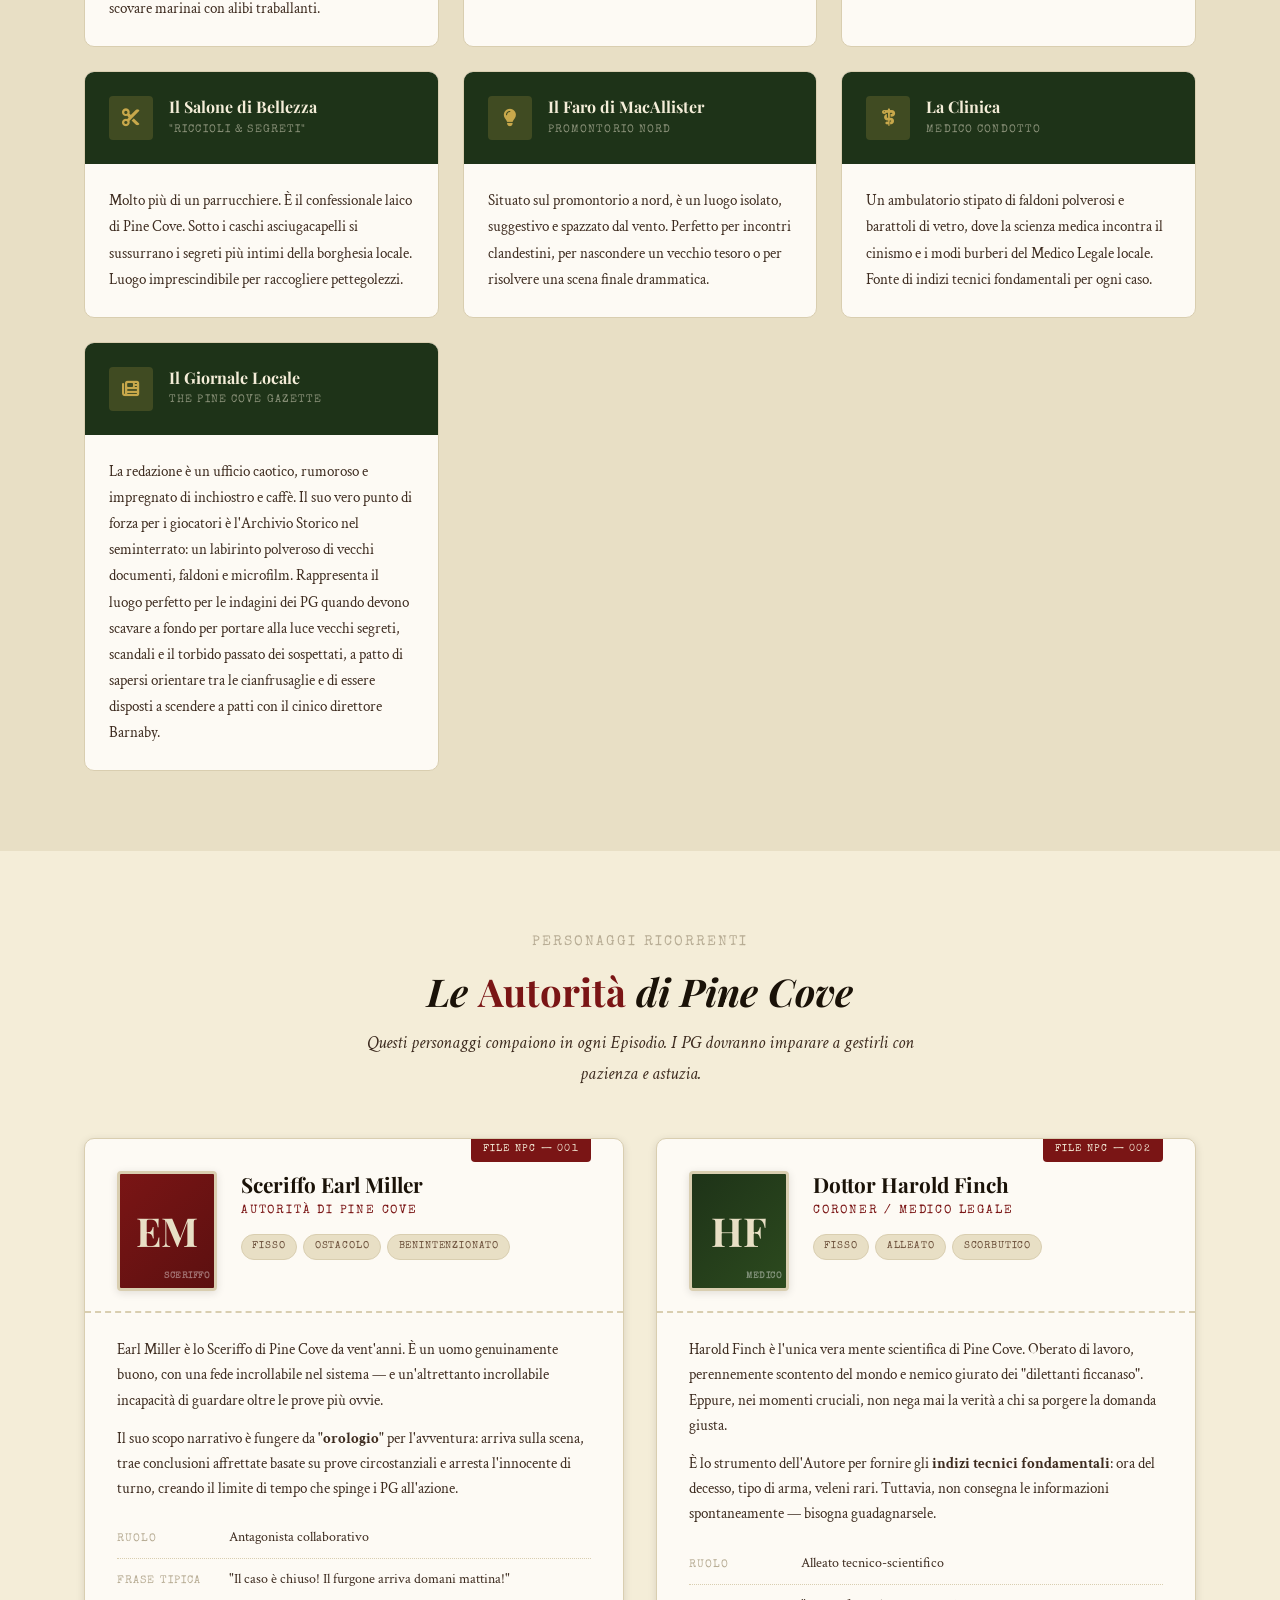
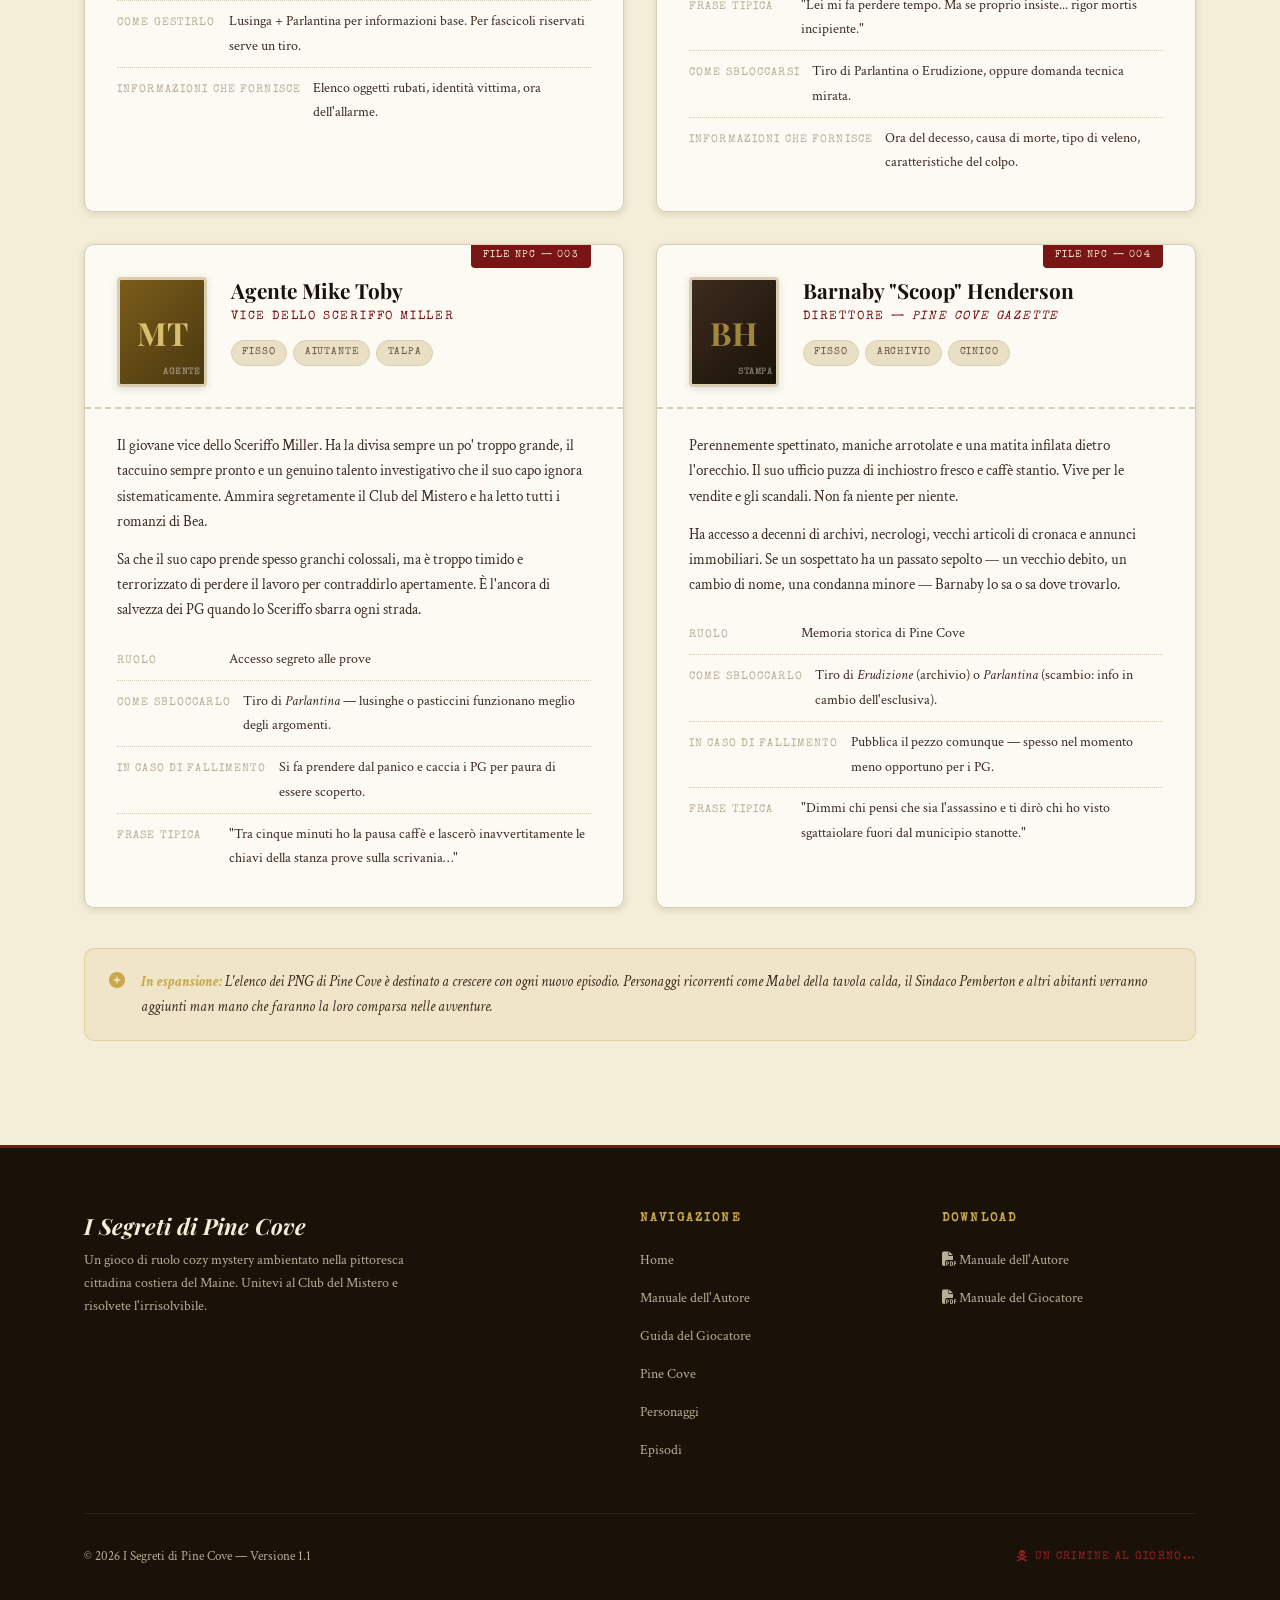
==== commit 87085228: "Update ambientazione.html" ====
--- a/ambientazione.html
+++ b/ambientazione.html
@@ -99,8 +99,8 @@
           <div class="location-card-header">
             <i class="fa-solid fa-building-columns"></i>
             <div>
-              <h3>Ufficio dello Sceriffo</h3>
-              <span>e Municipio di Pine Cove</span>
+              <h3>L'Ufficio dello Sceriffo</h3>
+              <span>e il Municipio di Pine Cove</span>
             </div>
           </div>
           <div class="location-card-body">
@@ -151,8 +151,8 @@
           <div class="location-card-header">
             <i class="fa-solid fa-newspaper"></i>
             <div>
-              <h3>Giornale Locale</h3>
-              <span>Pine Cove Gazette</span>
+              <h3>Il Giornale Locale</h3>
+              <span>The Pine Cove Gazette</span>
             </div>
           </div>
           <div class="location-card-body">
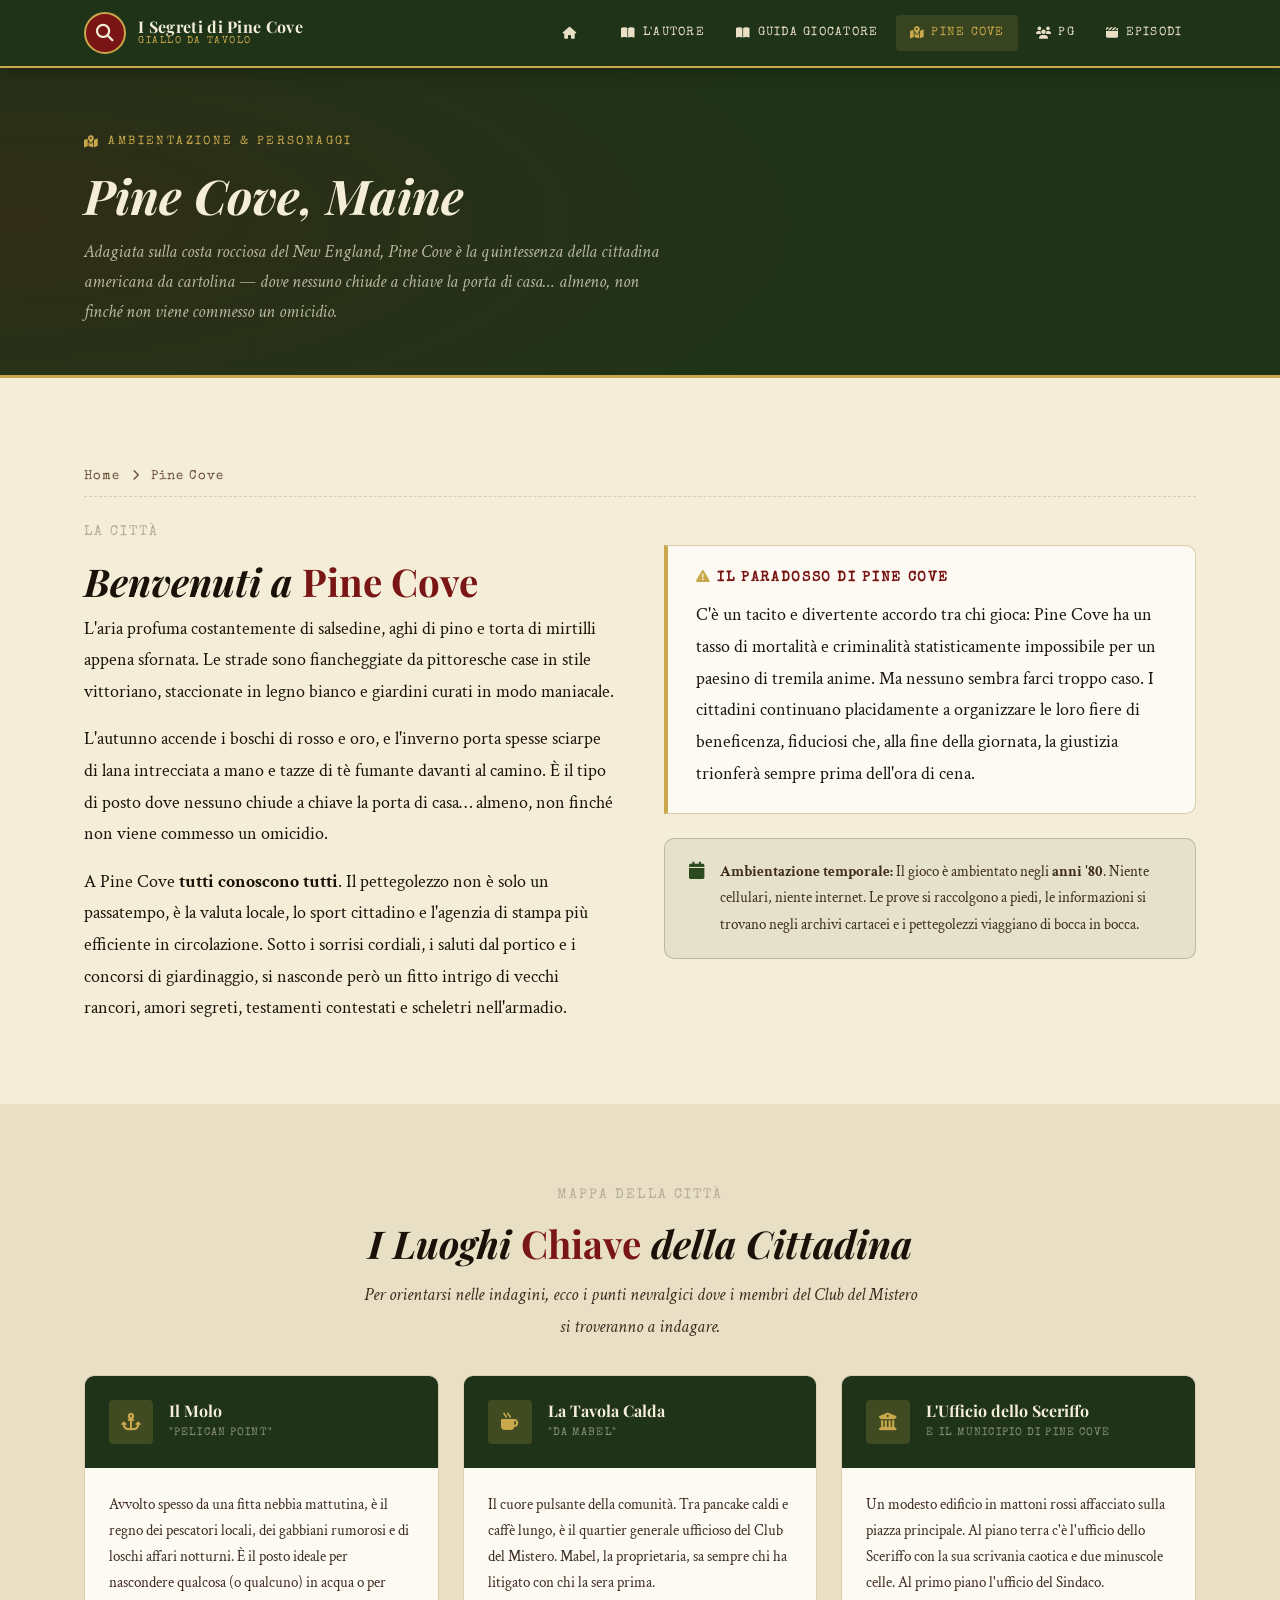
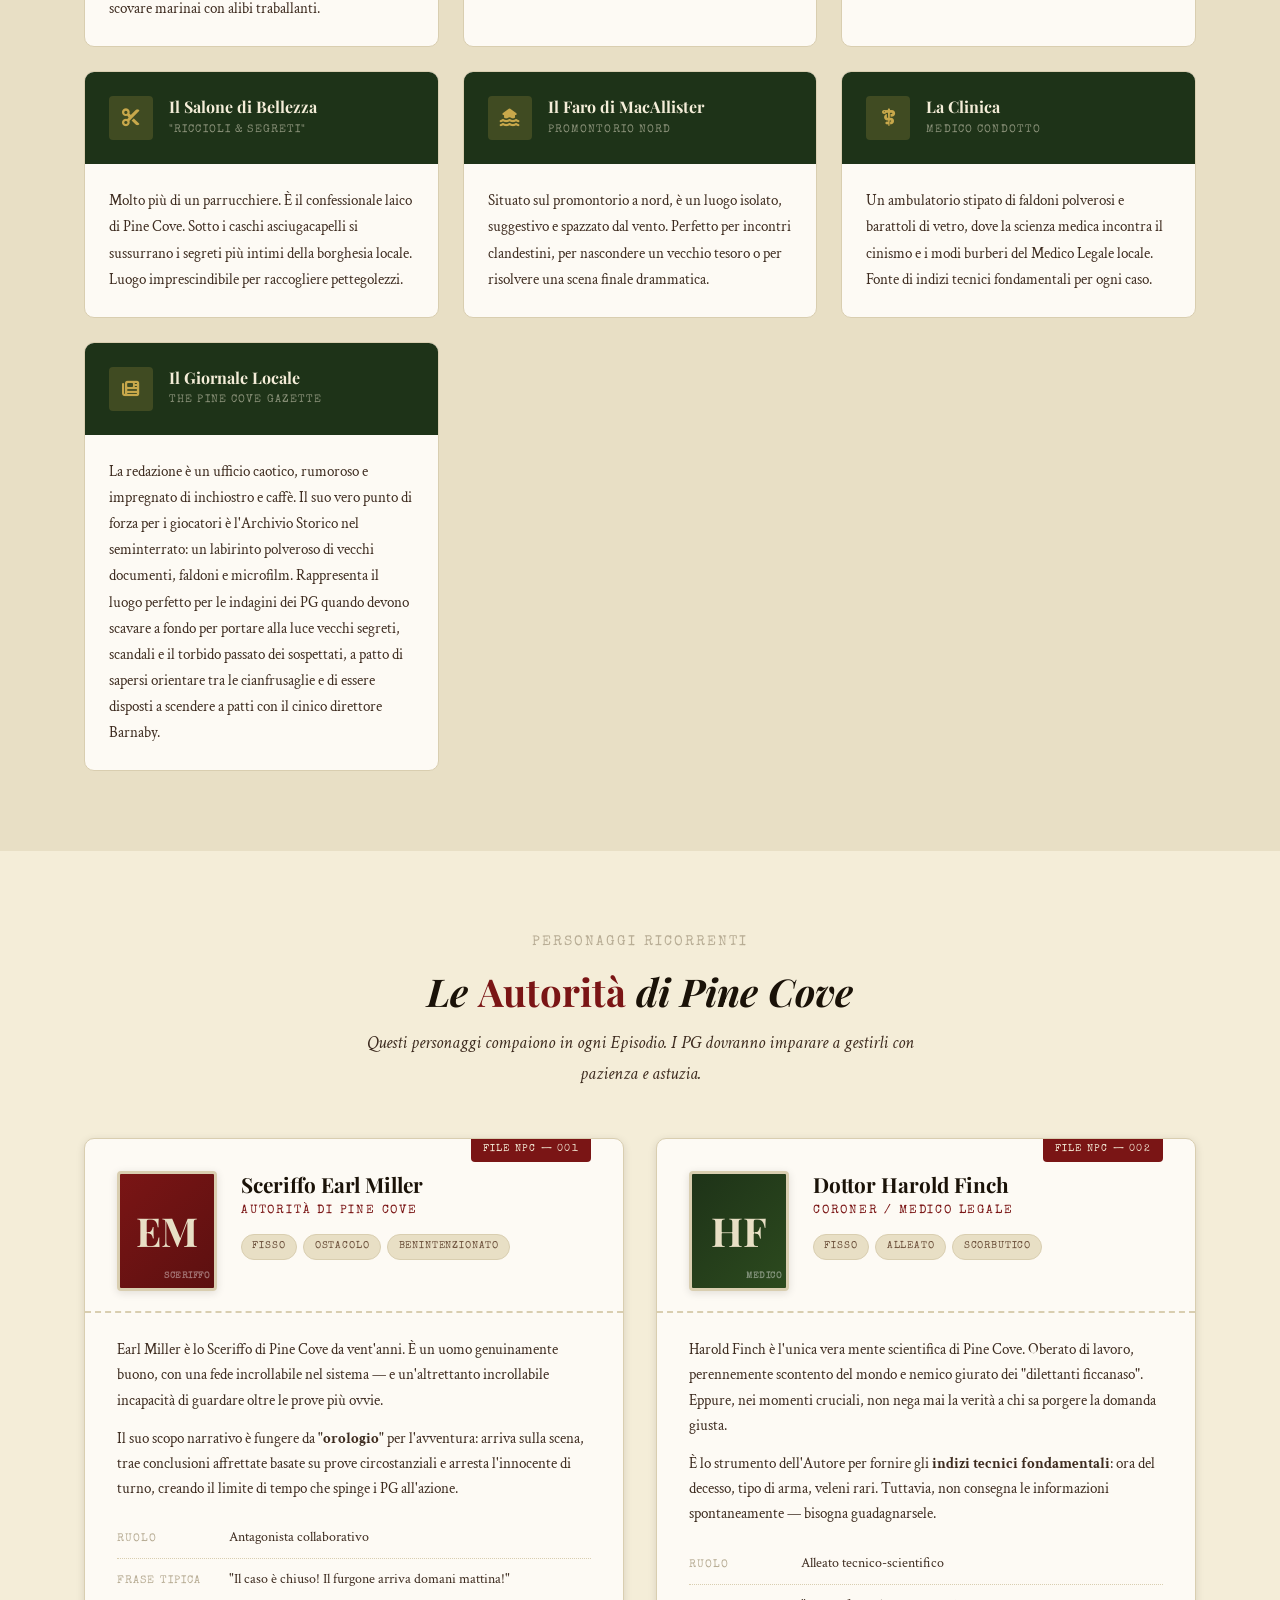
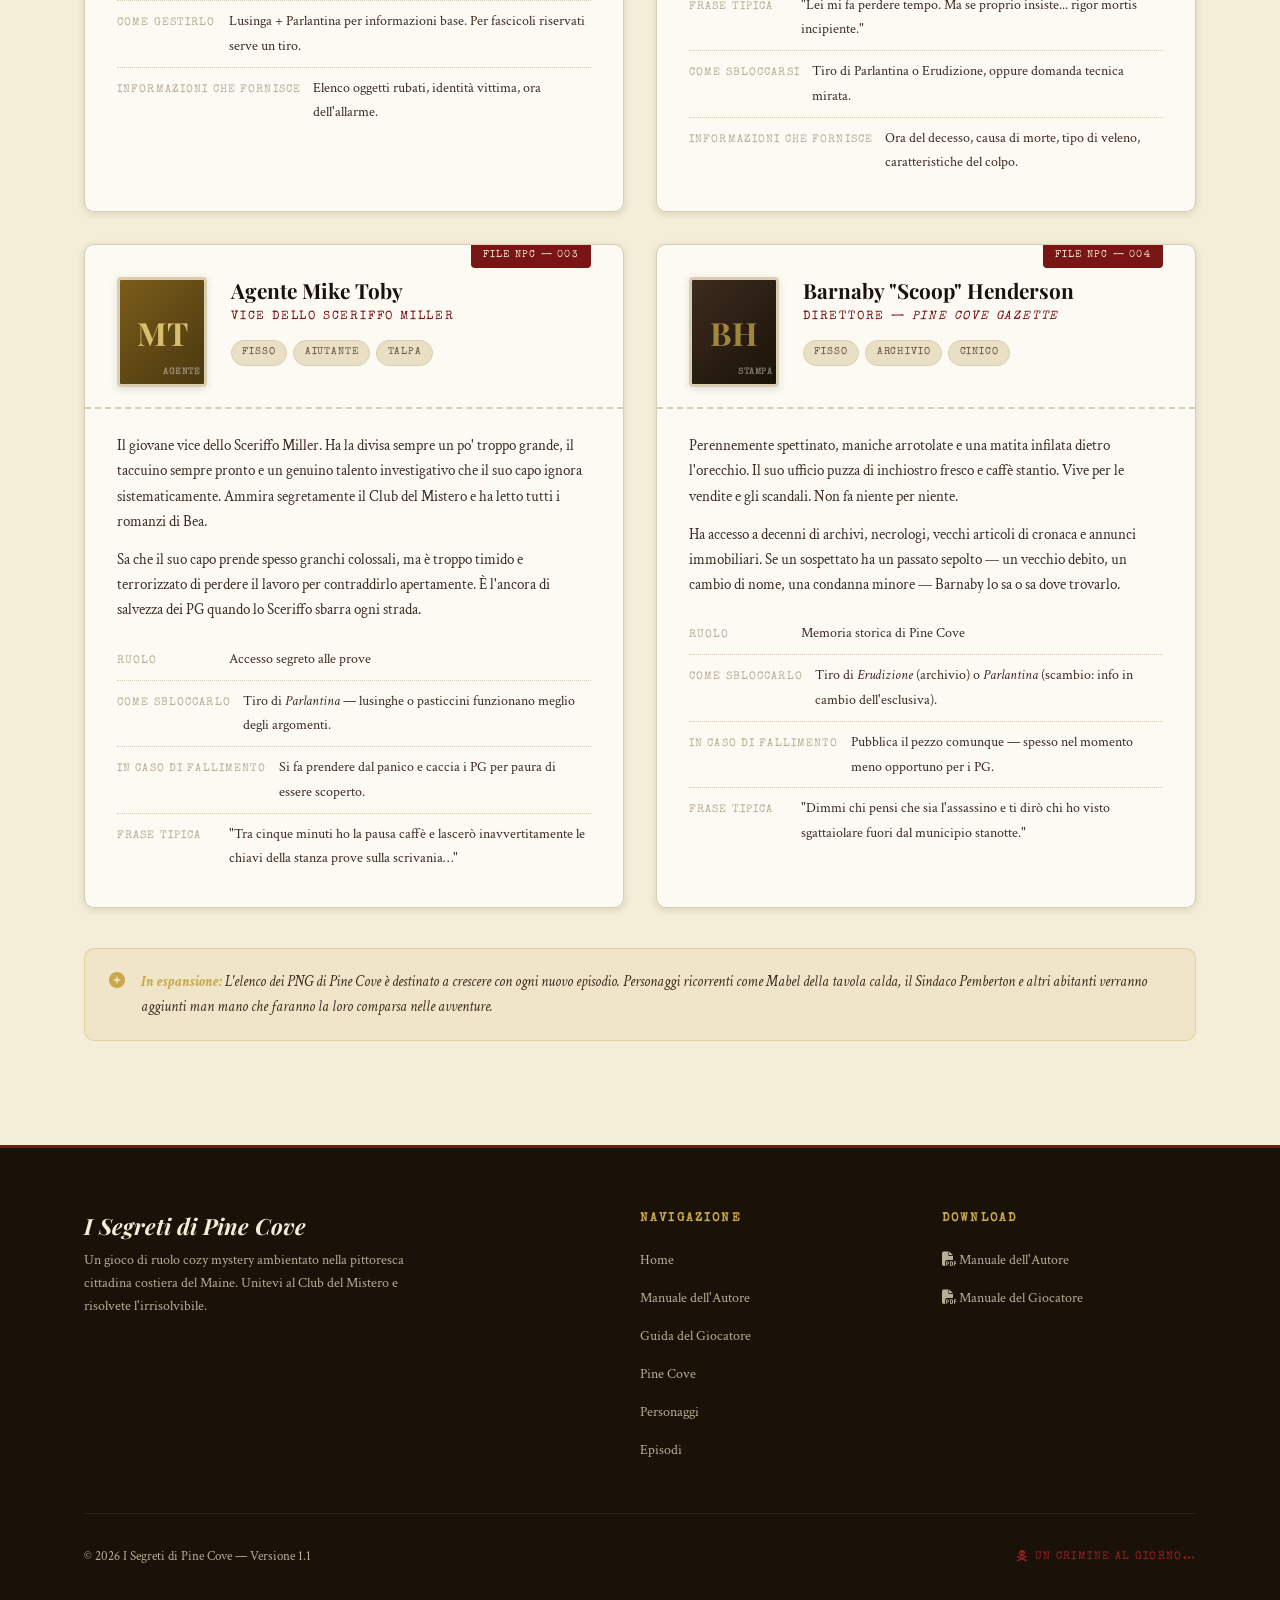
==== commit c7555d27: "Update ambientazione.html" ====
--- a/ambientazione.html
+++ b/ambientazione.html
@@ -5,6 +5,12 @@
   <meta name="viewport" content="width=device-width, initial-scale=1.0">
   <title>Pine Cove — Ambientazione e Personaggi | I Segreti di Pine Cove</title>
   <meta name="description" content="Scopri Pine Cove, Maine: i suoi luoghi iconici, l'atmosfera unica e i personaggi ricorrenti che animano ogni episodio.">
+
+  <!-- Favicon -->
+  <link rel="icon" type="image/svg+xml" href="favicon.svg">
+  <link rel="icon" type="image/png" sizes="32x32" href="favicon.png">
+  <link rel="apple-touch-icon" sizes="180x180" href="apple-touch-icon.png">
+  
   <link rel="stylesheet" href="css/stylesheet.css">
   <link rel="stylesheet" href="https://cdnjs.cloudflare.com/ajax/libs/font-awesome/6.5.1/css/all.min.css"
         integrity="sha512-DTOQO9RWCH3ppGqcWaEA1BIZOC6xxalwEsw9c2QQeAIftl+Vegovlnee1c9QX4TctnWMn13TZye+giMm8e2LwA=="
@@ -123,7 +129,7 @@
 
         <div class="location-card">
           <div class="location-card-header">
-            <i class="fa-solid fa-lightbulb"></i>
+            <i class="fa-solid fa-house-flood-water"></i>
             <div>
               <h3>Il Faro di MacAllister</h3>
               <span>Promontorio Nord</span>
